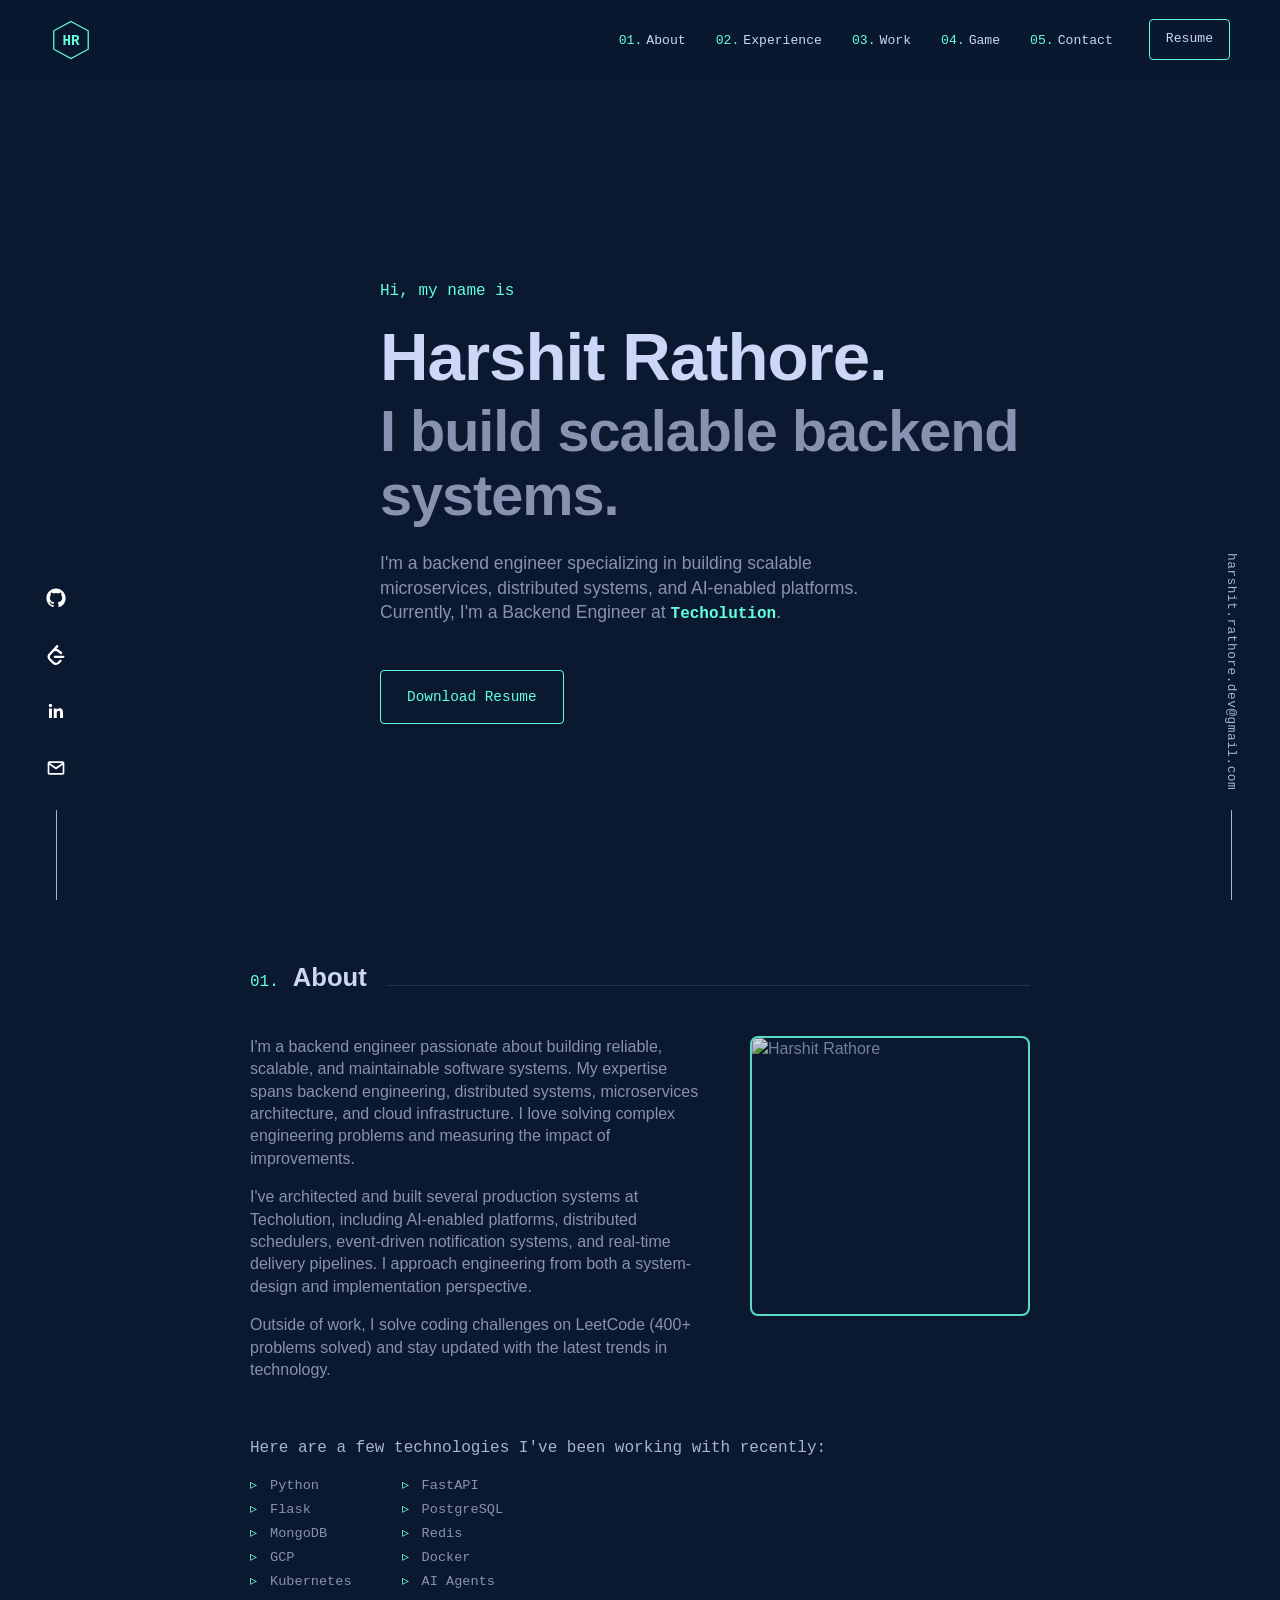
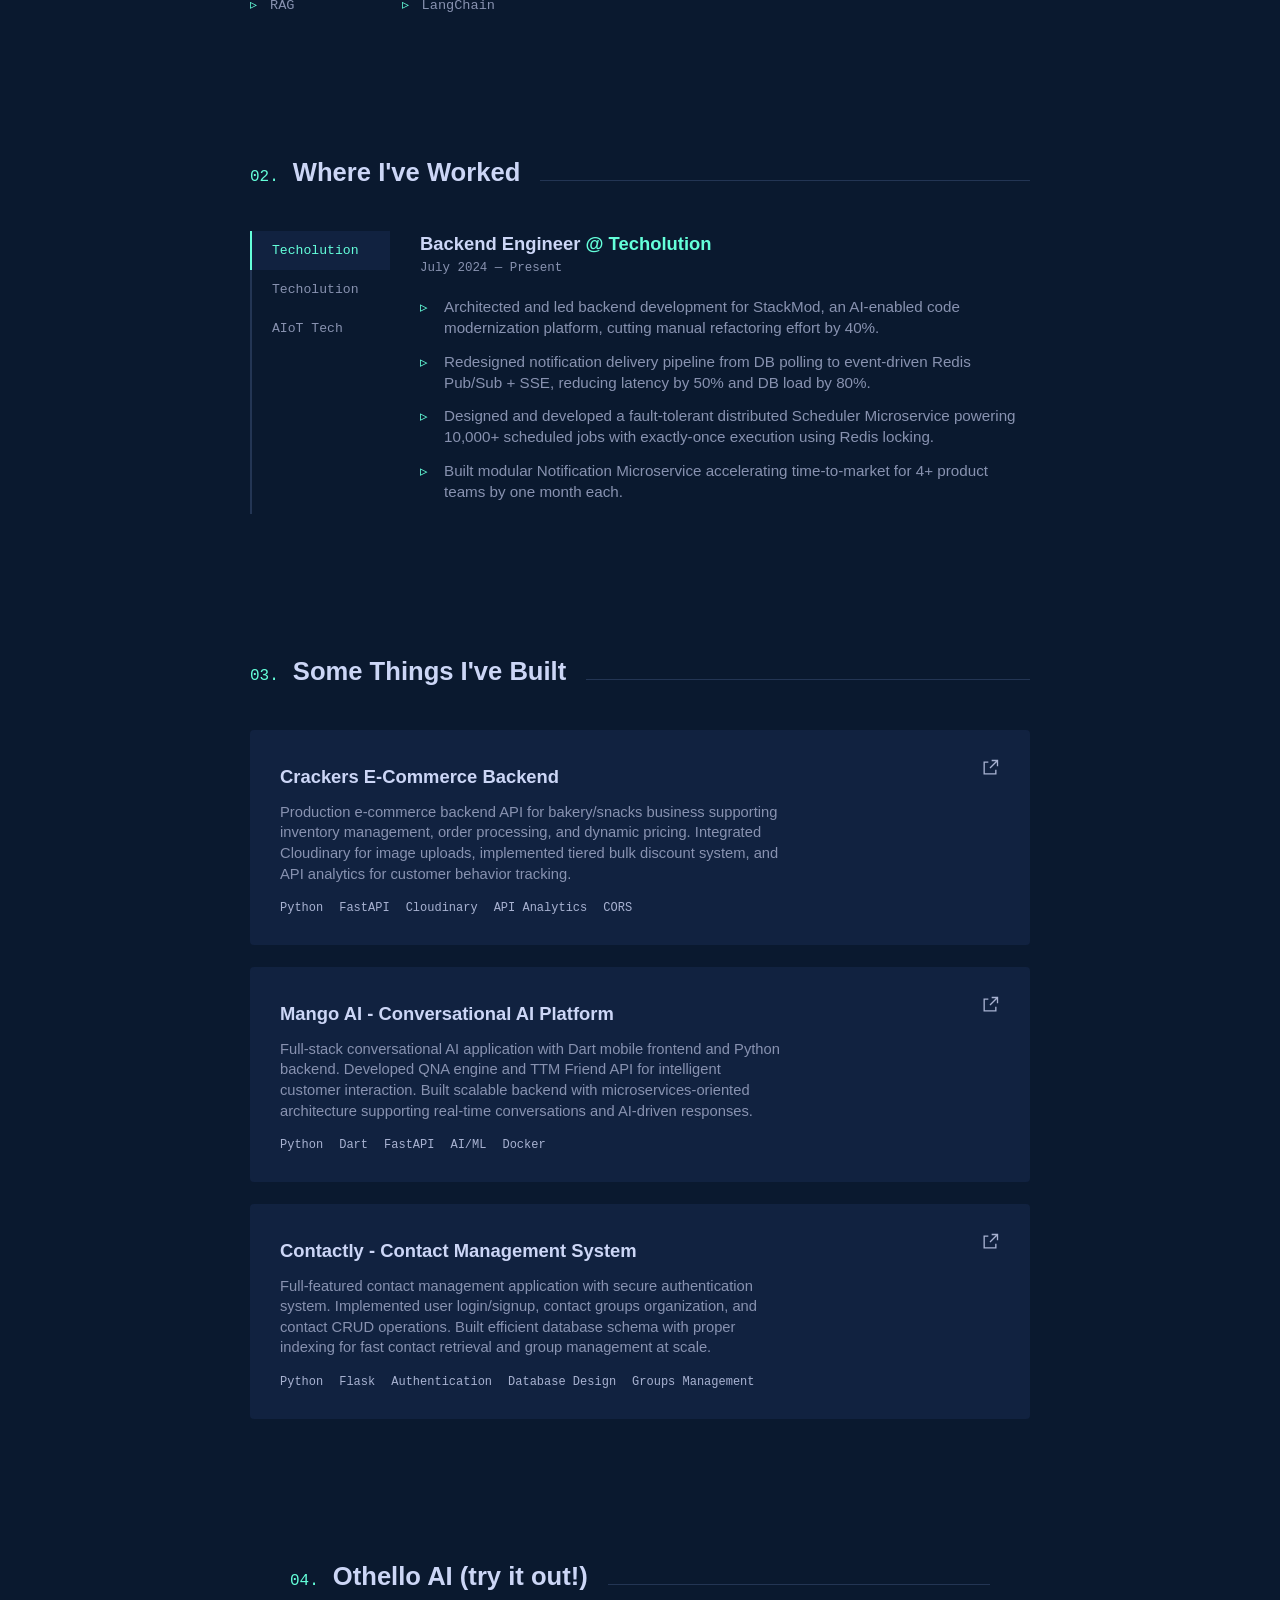
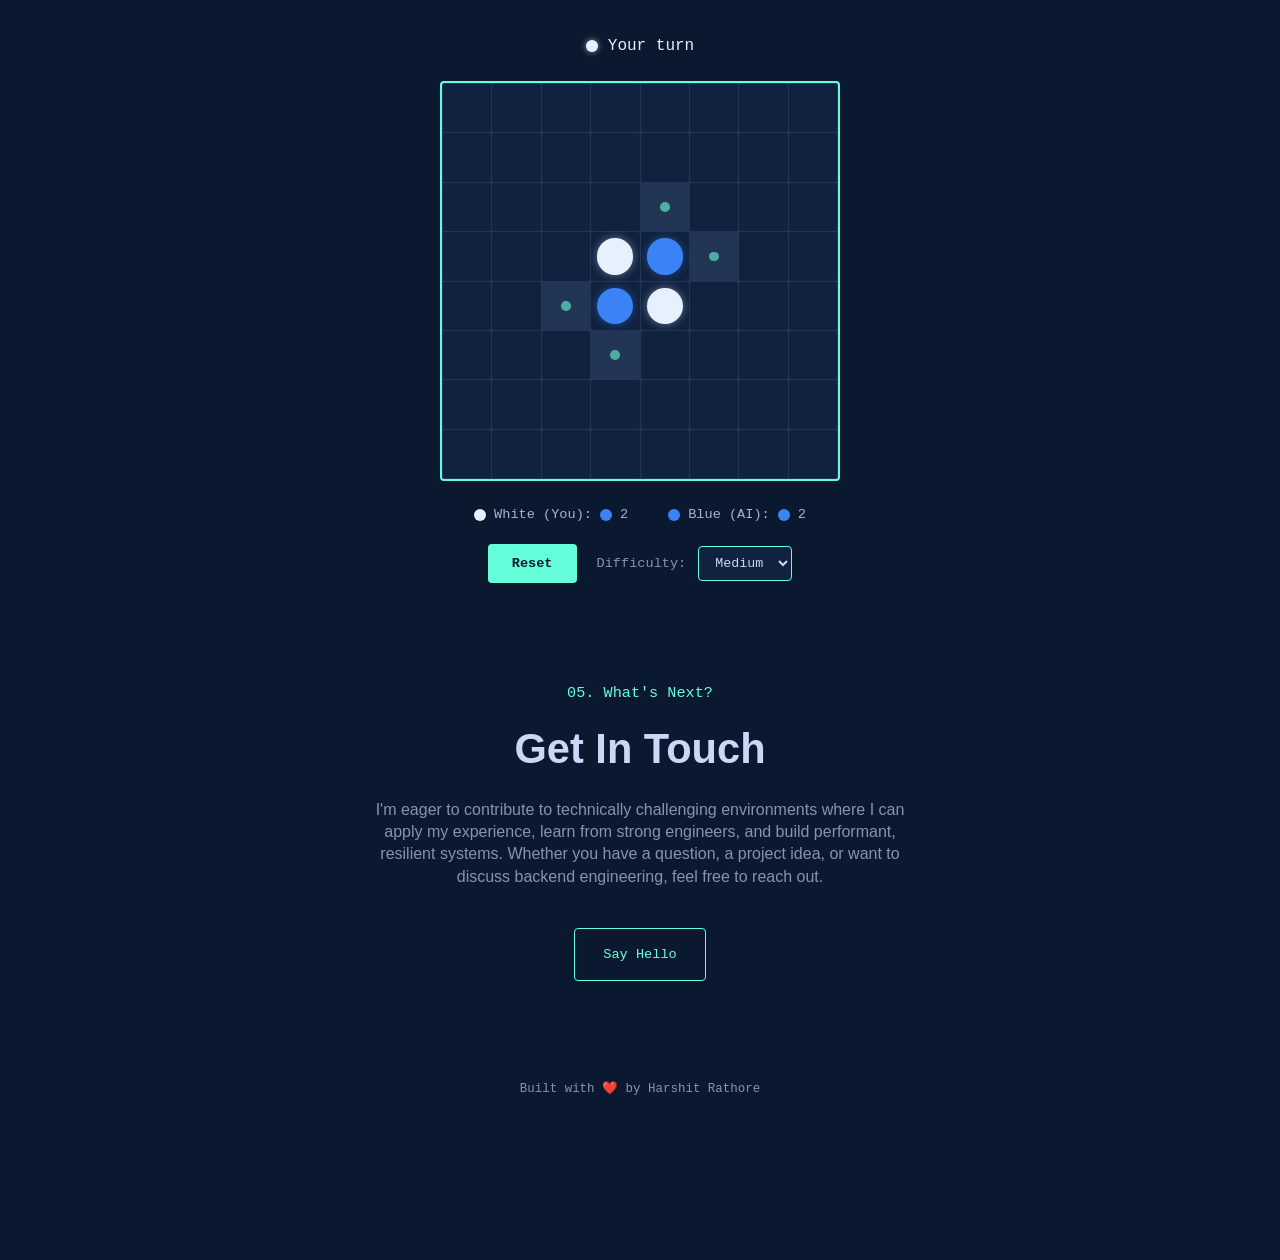
==== index.html @ 47a9ef66 "Add Othello game section with gameplay mechanics and styling in index.html, script.js, and styles.cs" ====
<!DOCTYPE html>
<html lang="en">
<head>
<meta charset="UTF-8" />
<meta name="viewport" content="width=device-width, initial-scale=1.0" />
<title>Harshit Rathore — Software Engineer</title>
<link rel="stylesheet" href="styles.css" />
</head>
<body>

<a href="#content" class="skip-link">Skip to Content</a>

<header class="top-nav">
  <a href="#" class="logo" aria-label="Home">
    <svg viewBox="0 0 100 100" fill="none" stroke="var(--green)" stroke-width="3">
      <polygon points="50,6 91,28 91,72 50,94 9,72 9,28" />
      <text x="50" y="62" text-anchor="middle" font-size="34" fill="var(--green)" stroke="none">HR</text>
    </svg>
  </a>

  <nav class="main-nav" aria-label="In-page">
    <ul>
      <li><a href="#about"><span>01.</span>About</a></li>
      <li><a href="#experience"><span>02.</span>Experience</a></li>
      <li><a href="#work"><span>03.</span>Work</a></li>
      <li><a href="#games"><span>04.</span>Game</a></li>
      <li><a href="#contact"><span>05.</span>Contact</a></li>
    </ul>
    <a href="https://drive.google.com/file/d/1Hq6ZouIrVji_GooEheLllPzGnDtX38zh/view" target="_blank" rel="noreferrer" class="resume-btn">Resume</a>
  </nav>
</header>

<aside class="side-rail left" aria-label="Social links">
  <ul>
    <li><a href="https://github.com/harshitrathor3" target="_blank" rel="noreferrer" aria-label="GitHub">
      <svg viewBox="0 0 24 24" fill="white"><path d="M12 .5C5.65.5.5 5.65.5 12c0 5.08 3.29 9.39 7.86 10.91.57.1.78-.25.78-.55 0-.27-.01-1.17-.02-2.12-3.2.7-3.87-1.36-3.87-1.36-.53-1.34-1.28-1.7-1.28-1.7-1.05-.72.08-.7.08-.7 1.16.08 1.77 1.19 1.77 1.19 1.03 1.76 2.7 1.25 3.36.96.1-.75.4-1.25.73-1.54-2.55-.29-5.24-1.28-5.24-5.68 0-1.25.45-2.28 1.19-3.08-.12-.29-.52-1.46.11-3.05 0 0 .97-.31 3.18 1.18a11.05 11.05 0 0 1 5.79 0c2.2-1.49 3.17-1.18 3.17-1.18.64 1.59.24 2.76.12 3.05.74.8 1.19 1.83 1.19 3.08 0 4.41-2.69 5.38-5.25 5.67.41.36.78 1.06.78 2.14 0 1.55-.01 2.79-.01 3.17 0 .3.2.66.79.55A10.51 10.51 0 0 0 23.5 12c0-6.35-5.15-11.5-11.5-11.5Z"/></svg>
    </a></li>
    <li><a href="https://leetcode.com/u/harshit_rathr3" target="_blank" rel="noreferrer" aria-label="LeetCode">
      <svg viewBox="0 0 24 24" fill="white" stroke="none" aria-hidden="true"><path d="M13.483 0a1.374 1.374 0 0 0-.961.438L7.116 6.226l-3.854 4.126a5.266 5.266 0 0 0-1.209 2.104 5.35 5.35 0 0 0-.125.513 5.527 5.527 0 0 0 .062 2.362 5.83 5.83 0 0 0 .349 1.017 5.938 5.938 0 0 0 1.271 1.818l4.277 4.193.039.038c2.248 2.165 5.852 2.133 8.063-.074l2.396-2.392c.54-.54.54-1.414.003-1.955a1.378 1.378 0 0 0-1.951-.003l-2.396 2.392a3.021 3.021 0 0 1-4.205.038l-.02-.019-4.276-4.193c-.652-.64-.972-1.469-.948-2.263a2.68 2.68 0 0 1 .066-.523 2.545 2.545 0 0 1 .619-1.164L9.13 8.114c1.058-1.134 3.204-1.27 4.43-.278l3.501 2.831c.593.48 1.461.387 1.94-.207a1.384 1.384 0 0 0-.207-1.943l-3.5-2.831c-.8-.647-1.766-1.045-2.774-1.202l2.015-2.158A1.384 1.384 0 0 0 13.483 0zm-2.866 12.815a1.38 1.38 0 0 0-1.38 1.382 1.38 1.38 0 0 0 1.38 1.382H20.79a1.38 1.38 0 0 0 1.38-1.382 1.38 1.38 0 0 0-1.38-1.382z"/></svg>
    </a></li>
    <li>
      <a href="https://www.linkedin.com/in/harshitrathore3/" target="_blank" rel="noopener noreferrer" aria-label="LinkedIn">
        <svg viewBox="0 0 24 24" width="24" height="24" fill="white" aria-hidden="true">
          <path d="M20.45 20.45h-3.56v-5.57c0-1.33-.02-3.04-1.85-3.04-1.85 0-2.14 1.45-2.14 2.94v5.67H9.34V9h3.41v1.56h.05c.48-.9 1.64-1.85 3.38-1.85 3.6 0 4.27 2.37 4.27 5.46v6.28zM5.34 7.43a2.06 2.06 0 1 1 0-4.12 2.06 2.06 0 0 1 0 4.12zM7.12 20.45H3.56V9h3.56v11.45z"/>
        </svg>
      </a>
    </li>
    <li>
      <a href="mailto:harshit.rathore.dev@gmail.com" aria-label="Email">
        <svg viewBox="0 0 24 24" width="24" height="24" fill="white" aria-hidden="true">
          <path d="M4 4h16c1.1 0 2 .9 2 2v12c0 1.1-.9 2-2 2H4c-1.1 0-2-.9-2-2V6c0-1.1.9-2 2-2zm16 4.24-7.36 5.15a1 1 0 0 1-1.14 0L4 8.24V18h16V8.24zM4.5 6l7.06 4.94a.7.7 0 0 0 .78 0L19.4 6H4.5z"/>
        </svg>
      </a>
    </li>
  </ul>
  <span class="rail-line" aria-hidden="true"></span>
</aside>

<aside class="side-rail right" aria-label="Email">
  <a href="mailto:harshit.rathore.dev@gmail.com" class="email-link">harshit.rathore.dev@gmail.com</a>
  <span class="rail-line" aria-hidden="true"></span>
</aside>

<section class="hero">
  <p class="eyebrow">Hi, my name is</p>
  <h1>Harshit Rathore.</h1>
  <h2>I build scalable backend systems.</h2>
  <p>I'm a backend engineer specializing in building scalable microservices, distributed systems, and AI-enabled platforms. Currently, I'm a Backend Engineer at <b class="eyebrow">Techolution</b>.</p>
  <a href="https://drive.google.com/file/d/1Hq6ZouIrVji_GooEheLllPzGnDtX38zh/view" target="_blank" rel="noreferrer" class="cta">Download Resume</a>
</section>

<main class="content" id="content">
  <section id="about" class="reveal">
    <h2 class="section-heading"><span class="num">01.</span> About<span class="rule"></span></h2>
    <div class="about-content">
      <div class="about-text">
        <p>I'm a backend engineer passionate about building reliable, scalable, and maintainable software systems. My expertise spans backend engineering, distributed systems, microservices architecture, and cloud infrastructure. I love solving complex engineering problems and measuring the impact of improvements.</p>
        <p>I've architected and built several production systems at Techolution, including AI-enabled platforms, distributed schedulers, event-driven notification systems, and real-time delivery pipelines. I approach engineering from both a system-design and implementation perspective.</p>
        <p>Outside of work, I solve coding challenges on LeetCode (400+ problems solved) and stay updated with the latest trends in technology.</p>
      </div>
      <img src="img.jpg" alt="Harshit Rathore" class="about-image">
    </div>
    <p class="tech-intro">Here are a few technologies I've been working with recently:</p>
    <ul class="stack-list">
      <li>Python</li>
      <li>FastAPI</li>
      <li>Flask</li>
      <li>PostgreSQL</li>
      <li>MongoDB</li>
      <li>Redis</li>
      <li>GCP</li>
      <li>Docker</li>
      <li>Kubernetes</li>
      <li>AI Agents</li>
      <li>RAG</li>
      <li>LangChain</li>
    </ul>
  </section>

  <section id="experience" class="reveal">
    <h2 class="section-heading"><span class="num">02.</span>Where I've Worked<span class="rule"></span></h2>
    <div class="job-list">
      <div class="job-tabs" role="tablist" aria-label="Job history">
        <button class="active" role="tab" aria-selected="true" data-job="0">Techolution</button>
        <button role="tab" aria-selected="false" data-job="1">Techolution</button>
        <button role="tab" aria-selected="false" data-job="2">AIoT Tech</button>
      </div>
      <div class="job-panels">
        <div class="job-panel active" data-panel="0">
          <h3>Backend Engineer <span>@ Techolution</span></h3>
          <p class="job-time">July 2024 — Present</p>
          <ul>
            <li>Architected and led backend development for StackMod, an AI-enabled code modernization platform, cutting manual refactoring effort by 40%.</li>
            <li>Redesigned notification delivery pipeline from DB polling to event-driven Redis Pub/Sub + SSE, reducing latency by 50% and DB load by 80%.</li>
            <li>Designed and developed a fault-tolerant distributed Scheduler Microservice powering 10,000+ scheduled jobs with exactly-once execution using Redis locking.</li>
            <li>Built modular Notification Microservice accelerating time-to-market for 4+ product teams by one month each.</li>
          </ul>
        </div>
        <div class="job-panel" data-panel="1">
          <h3>Backend Engineer Intern <span>@ Techolution</span></h3>
          <p class="job-time">Nov 2023 — June 2024</p>
          <ul>
            <li>Led refactoring initiative improving development speed by 80% and built automated PR Reviewer tool reducing production bugs by 50%.</li>
            <li>Engineered automated validation pipeline generating and running unit tests against legacy vs. modernized code.</li>
            <li>Built RAG-based systems and contributed to backend infrastructure improvements.</li>
          </ul>
        </div>
        <div class="job-panel" data-panel="2">
          <h3>AI Intern <span>@ AIoT Technologies</span></h3>
          <p class="job-time">Apr 2023 — Sep 2023</p>
          <ul>
            <li>Developed machine learning models using Python, TensorFlow, and CNN architectures.</li>
            <li>Contributed to AI/IoT projects exploring deep learning and neural network optimization.</li>
          </ul>
        </div>
      </div>
    </div>
  </section>

  <section id="work" class="reveal">
    <h2 class="section-heading"><span class="num">03.</span> Some Things I've Built<span class="rule"></span></h2>

    <article class="project">
      <div class="project-top">
        <h3>Crackers E-Commerce Backend</h3>
        <svg viewBox="0 0 24 24" fill="none" stroke="currentColor" stroke-width="1.6"><path d="M14 3h7v7M21 3l-9 9M5 5h5v0H5v14h14v-5"/></svg>
      </div>
      <p>Production e-commerce backend API for bakery/snacks business supporting inventory management, order processing, and dynamic pricing. Integrated Cloudinary for image uploads, implemented tiered bulk discount system, and API analytics for customer behavior tracking.</p>
      <ul class="tech"><li>Python</li><li>FastAPI</li><li>Cloudinary</li><li>API Analytics</li><li>CORS</li></ul>
    </article>

    <!-- <article class="project">
      <div class="project-top">
        <h3>Portfolio Website Backend API</h3>
        <svg viewBox="0 0 24 24" fill="none" stroke="currentColor" stroke-width="1.6"><path d="M14 3h7v7M21 3l-9 9M5 5h5v0H5v14h14v-5"/></svg>
      </div>
      <p>FastAPI backend powering portfolio website with multiple ML/AI integrations. Implemented spam email detection model, CRUD operations for testimonials and hit count tracking, digit classification model for interactive demo. Deployed with Docker containerization and Cloudinary integration for media management.</p>
      <ul class="tech"><li>Python</li><li>FastAPI</li><li>Machine Learning</li><li>Cloudinary</li><li>Docker</li></ul>
    </article> -->

    <article class="project">
      <div class="project-top">
        <h3>Mango AI - Conversational AI Platform</h3>
        <svg viewBox="0 0 24 24" fill="none" stroke="currentColor" stroke-width="1.6"><path d="M14 3h7v7M21 3l-9 9M5 5h5v0H5v14h14v-5"/></svg>
      </div>
      <p>Full-stack conversational AI application with Dart mobile frontend and Python backend. Developed QNA engine and TTM Friend API for intelligent customer interaction. Built scalable backend with microservices-oriented architecture supporting real-time conversations and AI-driven responses.</p>
      <ul class="tech"><li>Python</li><li>Dart</li><li>FastAPI</li><li>AI/ML</li><li>Docker</li></ul>
    </article>

    <article class="project">
      <div class="project-top">
        <h3>Contactly - Contact Management System</h3>
        <svg viewBox="0 0 24 24" fill="none" stroke="currentColor" stroke-width="1.6"><path d="M14 3h7v7M21 3l-9 9M5 5h5v0H5v14h14v-5"/></svg>
      </div>
      <p>Full-featured contact management application with secure authentication system. Implemented user login/signup, contact groups organization, and contact CRUD operations. Built efficient database schema with proper indexing for fast contact retrieval and group management at scale.</p>
      <ul class="tech"><li>Python</li><li>Flask</li><li>Authentication</li><li>Database Design</li><li>Groups Management</li></ul>
    </article>
  </section>

  <section id="games" class="reveal">
    <h2 class="section-heading"><span class="num">04.</span> Othello AI (try it out!)<span class="rule"></span></h2>
    <div class="game-container">
      <div class="game-info-top">
        <p id="gameStatus" class="status-text"><span class="status-dot"></span>Your turn</p>
      </div>
      
      <div class="game-wrapper">
        <div class="game-board" id="gameBoard"></div>
      </div>

      <div class="game-footer">
        <div class="score-display">
          <span>White (You): <span id="whiteScore">2</span></span>
          <span>Blue (AI): <span id="blueScore">2</span></span>
        </div>
        <div class="game-controls">
          <button class="reset-btn" id="resetBtn">Reset</button>
          <div class="difficulty-control">
            <label for="difficultySelect">Difficulty:</label>
            <select id="difficultySelect">
              <option value="easy">Easy</option>
              <option value="medium" selected>Medium</option>
              <option value="hard">Hard</option>
            </select>
          </div>
        </div>
      </div>
    </div>
  </section>

  <section id="contact" class="reveal">
    <p class="eyebrow">05. What's Next?</p>
    <h2 class="big">Get In Touch</h2>
    <p>I'm eager to contribute to technically challenging environments where I can apply my experience, learn from strong engineers, and build performant, resilient systems. Whether you have a question, a project idea, or want to discuss backend engineering, feel free to reach out.</p>
    <a href="mailto:harshit.rathore.dev@gmail.com" class="cta">Say Hello</a>
  </section>

  <footer>
    <p>Built with ❤️ by Harshit Rathore</p>
  </footer>
</main>

<script src="script.js" defer></script>

</body>
</html>
---- styles.css ----
:root {
    --navy: #0a192f;
    --light-navy: #112240;
    --lightest-navy: #233554;
    --slate: #8892b0;
    --light-slate: #a8b2d1;
    --lightest-slate: #ccd6f6;
    --white: #e6f1ff;
    --green: #64ffda;
    --font-sans: 'Inter', -apple-system, BlinkMacSystemFont, 'Segoe UI', sans-serif;
    --font-mono: 'JetBrains Mono', 'SF Mono', 'Fira Code', monospace;
    --side-gutter: 60px;
    --hero-gutter: 380px;
  }

  * { box-sizing: border-box; margin: 0; padding: 0; }
  html { scroll-behavior: smooth; }

  body {
    background: var(--navy);
    color: var(--slate);
    font-family: var(--font-sans);
    line-height: 1.4;
    -webkit-font-smoothing: antialiased;
  }

  ::selection { background: var(--lightest-navy); color: var(--white); }
  a { color: inherit; text-decoration: none; }

  .skip-link {
    position: absolute;
    top: -40px;
    left: 0;
    background: var(--green);
    color: var(--navy);
    padding: 8px 16px;
    z-index: 200;
  }
  .skip-link:focus { top: 0; }

  :focus-visible { outline: 2px solid var(--green); outline-offset: 3px; }

  /* Top header */
  header.top-nav {
    position: sticky;
    top: 0;
    z-index: 100;
    display: flex;
    align-items: center;
    justify-content: space-between;
    height: 80px;
    padding: 0 50px;
    background: rgba(10, 25, 47, 0.85);
    backdrop-filter: blur(8px);
    border-bottom: 1px solid transparent;
  }

  .logo {
    width: 42px;
    height: 42px;
    display: flex;
    align-items: center;
    justify-content: center;
  }
  .logo svg { width: 100%; height: 100%; }
  .logo text { font-family: var(--font-mono); font-weight: 700; }

  nav.main-nav {
    display: flex;
    align-items: center;
    gap: 36px;
  }
  nav.main-nav ul {
    list-style: none;
    display: flex;
    gap: 30px;
  }
  nav.main-nav a {
    font-family: var(--font-mono);
    font-size: 0.82rem;
    color: var(--lightest-slate);
    transition: color 0.2s ease;
  }
  nav.main-nav a span { color: var(--green); margin-right: 4px; }
  nav.main-nav a:hover, nav.main-nav a:focus-visible { color: var(--green); }

  .resume-btn {
    font-family: var(--font-mono);
    font-size: 0.8rem;
    color: var(--green);
    border: 1px solid var(--green);
    border-radius: 4px;
    padding: 10px 16px;
    transition: background 0.2s ease, transform 0.2s ease;
  }
  .resume-btn:hover { background: rgba(100, 255, 218, 0.08); transform: translateY(-2px); }

  .nav-toggle { display: none; }

  /* Fixed side rails */
  .side-rail {
    position: fixed;
    bottom: 0;
    display: flex;
    flex-direction: column;
    align-items: center;
    z-index: 50;
  }
  .side-rail.left { left: 40px; }
  .side-rail.right { right: 40px; }

  .side-rail ul {
    list-style: none;
    display: flex;
    flex-direction: column;
    gap: 18px;
    margin-bottom: 20px;
  }
  .side-rail.left a {
    color: var(--light-slate);
    display: block;
    padding: 6px;
    transition: color 0.2s ease, transform 0.2s ease;
  }
  .side-rail.left a:hover { color: var(--green); transform: translateY(-3px); }
  .side-rail svg { width: 20px; height: 20px; }

  .side-rail .rail-line {
    width: 1px;
    height: 90px;
    background: var(--light-slate);
  }

  .side-rail.right .email-link {
    writing-mode: vertical-rl;
    font-family: var(--font-mono);
    font-size: 0.8rem;
    color: var(--light-slate);
    letter-spacing: 0.5px;
    margin-bottom: 20px;
    transition: color 0.2s ease, transform 0.2s ease;
  }
  .side-rail.right .email-link:hover { color: var(--green); transform: translateY(-3px); }

  /* Hero */
  .hero {
    min-height: calc(100vh - 80px);
    display: flex;
    flex-direction: column;
    justify-content: center;
    max-width: 1100px;
    padding: 40px 40px 40px var(--hero-gutter);
  }
  .hero .eyebrow {
    font-family: var(--font-mono);
    color: var(--green);
    font-size: 1rem;
    margin-bottom: 18px;
  }
  .hero h1 {
    font-size: clamp(2.4rem, 7vw, 4.2rem);
    color: var(--lightest-slate);
    font-weight: 700;
    letter-spacing: -1px;
    line-height: 1.1;
  }
  .hero h2 {
    font-size: clamp(2rem, 6vw, 3.6rem);
    color: var(--slate);
    font-weight: 700;
    letter-spacing: -1px;
    line-height: 1.1;
    margin-top: 6px;
  }
  .hero p {
    margin-top: 24px;
    max-width: 540px;
    font-size: 1.1rem;
  }
  .hero p b { color: var(--lightest-slate); font-weight: 600; }
  .hero .cta {
    display: inline-block;
    margin-top: 44px;
    padding: 16px 26px;
    border: 1px solid var(--green);
    border-radius: 4px;
    color: var(--green);
    font-family: var(--font-mono);
    font-size: 0.9rem;
    width: fit-content;
    transition: background 0.2s ease, transform 0.2s ease;
  }
  .hero .cta:hover { background: rgba(100, 255, 218, 0.08); transform: translateY(-3px); }

  /* Content sections below hero */
  main.content {
    max-width: 900px;
    margin: 0 auto;
    padding: 0 var(--side-gutter) 100px;
  }
  section { margin-bottom: 140px; scroll-margin-top: 100px; }
  section:last-of-type { margin-bottom: 60px; }

  .section-heading {
    color: var(--lightest-slate);
    font-size: 1.6rem;
    font-weight: 700;
    margin-bottom: 40px;
    display: flex;
    align-items: baseline;
    gap: 14px;
  }
  .section-heading .num { font-family: var(--font-mono); color: var(--green); font-size: 1rem; font-weight: 400; }
  .section-heading .rule { height: 1px; background: var(--lightest-navy); flex: 1; margin-left: 6px; }

  #about .about-content {
    display: flex;
    gap: 40px;
    align-items: flex-start;
    margin-bottom: 40px;
  }
  #about .about-text {
    flex: 1;
  }
  #about p { margin-bottom: 16px; font-size: 1rem; }
  .about-image {
    width: 280px;
    height: 280px;
    object-fit: cover;
    border-radius: 8px;
    flex-shrink: 0;
    border: 2px solid var(--green);
    opacity: 0.85;
    transition: opacity 0.3s ease;
  }
  .about-image:hover {
    opacity: 1;
  }
  .tech-intro {
    font-family: var(--font-mono);
    color: var(--light-slate);
    font-size: 0.85rem;
    margin: 24px 0 12px;
  }
  .stack-list {
    display: grid;
    grid-template-columns: repeat(2, auto);
    gap: 5px 50px;
    width: fit-content;
    list-style: none;
    font-family: var(--font-mono);
    font-size: 0.85rem;
  }
  .stack-list li { position: relative; padding-left: 20px; }
  .stack-list li::before { content: '▹'; position: absolute; left: 0; color: var(--green); }

  .job-list { display: flex; gap: 30px; }
  .job-tabs { display: flex; flex-direction: column; border-left: 2px solid var(--lightest-navy); min-width: 140px; }
  .job-tabs button {
    background: none; border: none; text-align: left; color: var(--slate);
    font-family: var(--font-mono); font-size: 0.82rem; padding: 12px 20px; cursor: pointer;
    border-left: 2px solid transparent; margin-left: -2px; transition: color 0.2s ease, background 0.2s ease;
    white-space: nowrap;
  }
  .job-tabs button:hover { background: var(--light-navy); color: var(--green); }
  .job-tabs button.active { color: var(--green); border-left: 2px solid var(--green); background: var(--light-navy); }
  .job-panel { display: none; }
  .job-panel.active { display: block; }
  .job-panel h3 { font-size: 1.15rem; color: var(--lightest-slate); font-weight: 600; }
  .job-panel h3 span { color: var(--green); }
  .job-panel .job-time { font-family: var(--font-mono); font-size: 0.78rem; color: var(--slate); margin: 4px 0 18px; }
  .job-panel ul { list-style: none; }
  .job-panel li { position: relative; padding-left: 24px; margin-bottom: 12px; font-size: 0.95rem; }
  .job-panel li::before { content: '▹'; position: absolute; left: 0; color: var(--green); }

  .project {
    background: var(--light-navy); border-radius: 4px; padding: 28px 30px; margin-bottom: 22px;
    transition: transform 0.2s ease, box-shadow 0.2s ease;
  }
  .project:hover { transform: translateY(-4px); box-shadow: 0 12px 24px -12px rgba(2,12,27,0.6); }
  .project-top { display: flex; justify-content: space-between; align-items: flex-start; }
  .project-top svg { width: 20px; height: 20px; color: var(--light-slate); flex-shrink: 0; }
  .project h3 { color: var(--lightest-slate); font-size: 1.15rem; margin: 6px 0 12px; }
  .project p { font-size: 0.92rem; max-width: 500px; }
  .project .tech { display: flex; flex-wrap: wrap; gap: 6px 16px; margin-top: 16px; list-style: none; font-family: var(--font-mono); font-size: 0.75rem; color: var(--light-slate); }

  #contact { text-align: center; max-width: 560px; margin: 0 auto 100px; }
  #contact .section-heading { justify-content: center; }
  #contact .num { }
  #contact .eyebrow { font-family: var(--font-mono); color: var(--green); font-size: 0.95rem; margin-bottom: 16px; }
  #contact h2.big { font-size: clamp(1.8rem, 5vw, 2.6rem); color: var(--lightest-slate); margin-bottom: 20px; }
  #contact p { margin-bottom: 40px; }
  #contact .cta { display: inline-block; padding: 16px 28px; border: 1px solid var(--green); color: var(--green); font-family: var(--font-mono); font-size: 0.85rem; border-radius: 4px; transition: background 0.2s ease, transform 0.2s ease; }
  #contact .cta:hover { background: rgba(100, 255, 218, 0.08); transform: translateY(-3px); }

  footer { text-align: center; padding: 0 0 60px; color: var(--slate); font-family: var(--font-mono); font-size: 0.78rem; }

  /* Game Section */
  #games { max-width: 700px; margin: 0 auto 100px; }
  .game-container { padding: 0; }
  
  .game-info-top {
    margin-bottom: 24px;
    display: flex;
    align-items: center;
    justify-content: center;
  }
  
  .status-text {
    font-family: var(--font-mono);
    font-size: 1rem;
    color: var(--white);
    display: flex;
    align-items: center;
    gap: 10px;
    margin: 0;
  }
  
  .status-dot {
    display: inline-block;
    width: 12px;
    height: 12px;
    border-radius: 50%;
    background: #e6f1ff;
    box-shadow: 0 0 6px rgba(230, 241, 255, 0.6);
  }
  
  .status-text.ai-turn .status-dot {
    background: #3b82f6;
    box-shadow: 0 0 6px rgba(59, 130, 246, 0.6);
  }
  
  .game-wrapper { margin-bottom: 24px; }
  
  #gameBoard {
    display: grid;
    grid-template-columns: repeat(8, 1fr);
    grid-template-rows: repeat(8, 1fr);
    aspect-ratio: 1;
    gap: 1px;
    background: var(--lightest-navy);
    border: 2px solid var(--green);
    border-radius: 4px;
    padding: 1px;
    max-width: 400px;
    margin-left: auto;
    margin-right: auto;
  }
  
  .game-cell {
    background: var(--light-navy);
    cursor: pointer;
    position: relative;
    border-radius: 2px;
    transition: background 0.2s ease;
    display: flex;
    align-items: center;
    justify-content: center;
  }
  
  .game-cell::after {
    content: '';
    width: 75%;
    height: 75%;
    border-radius: 50%;
    background: currentColor;
    display: none;
  }
  
  .game-cell.white::after {
    display: block;
    color: #e6f1ff;
    box-shadow: 0 0 8px rgba(230, 241, 255, 0.4);
  }
  
  .game-cell.blue::after {
    display: block;
    color: #3b82f6;
    box-shadow: 0 0 8px rgba(59, 130, 246, 0.4);
  }
  
  .game-cell.valid {
    background: var(--lightest-navy);
  }
  
  .game-cell.valid::before {
    content: '';
    width: 20%;
    height: 20%;
    border-radius: 50%;
    background: rgba(100, 255, 218, 0.6);
  }
  
  .game-cell:hover:not(.white):not(.blue) {
    background: #2a4a5a;
  }
  
  .game-footer {
    display: flex;
    flex-direction: column;
    gap: 20px;
    align-items: center;
  }
  
  .score-display {
    display: flex;
    justify-content: center;
    gap: 40px;
    font-family: var(--font-mono);
    font-size: 0.85rem;
    color: var(--light-slate);
  }
  
  .score-display span {
    display: flex;
    align-items: center;
    gap: 8px;
  }
  
  .score-display span::before {
    content: '';
    display: inline-block;
    width: 12px;
    height: 12px;
    border-radius: 50%;
    background: currentColor;
  }
  
  .score-display span:first-child::before {
    background: #e6f1ff;
  }
  
  .score-display span:last-child::before {
    background: #3b82f6;
  }
  
  .game-controls {
    display: flex;
    gap: 20px;
    justify-content: center;
    align-items: center;
    flex-wrap: wrap;
  }
  
  .reset-btn {
    background: var(--green);
    color: var(--navy);
    border: none;
    padding: 12px 24px;
    border-radius: 4px;
    font-family: var(--font-mono);
    font-size: 0.85rem;
    font-weight: 600;
    cursor: pointer;
    transition: background 0.2s ease, transform 0.2s ease;
  }
  
  .reset-btn:hover {
    background: #4eddcc;
    transform: translateY(-2px);
  }
  
  .difficulty-control {
    display: flex;
    align-items: center;
    gap: 12px;
    font-family: var(--font-mono);
    font-size: 0.85rem;
  }
  
  .difficulty-control select {
    background: var(--light-navy);
    color: var(--lightest-slate);
    border: 1px solid var(--green);
    padding: 8px 12px;
    border-radius: 4px;
    font-family: var(--font-mono);
    cursor: pointer;
    transition: background 0.2s ease;
  }
  
  .difficulty-control select:hover {
    background: var(--lightest-navy);
  }
  
  .difficulty-control select option {
    background: var(--navy);
    color: var(--lightest-slate);
  }

  .reveal { opacity: 0; transform: translateY(12px); }
  .reveal.in { animation: revealIn 0.6s ease forwards; }
  @keyframes revealIn { to { opacity: 1; transform: translateY(0); } }

  @media (prefers-reduced-motion: reduce) {
    html { scroll-behavior: auto; }
    .reveal { opacity: 1; transform: none; animation: none; }
    .project:hover { transform: none; }
  }

  @media (max-width: 1080px) {
    .side-rail { display: none; }
    :root { --hero-gutter: 60px; }
    .hero h1 { font-size: clamp(2rem, 5vw, 3.4rem); }
    .hero h2 { font-size: clamp(1.7rem, 5vw, 3rem); }
  }

  @media (max-width: 760px) {
    :root { --side-gutter: 24px; }
    header.top-nav { padding: 0 20px; }
    nav.main-nav ul { display: none; }
    .resume-btn { display: none; }
    .about-content { flex-direction: column; }
    .about-image { width: 240px; height: 240px; }
    .job-list { flex-direction: column; }
    .job-tabs {
      flex-direction: row; border-left: none; border-bottom: 2px solid var(--lightest-navy); overflow-x: auto;
    }
    .job-tabs button { border-left: none; border-bottom: 2px solid transparent; margin-left: 0; margin-bottom: -2px; }
    .job-tabs button.active { border-left: none; border-bottom: 2px solid var(--green); }
  }
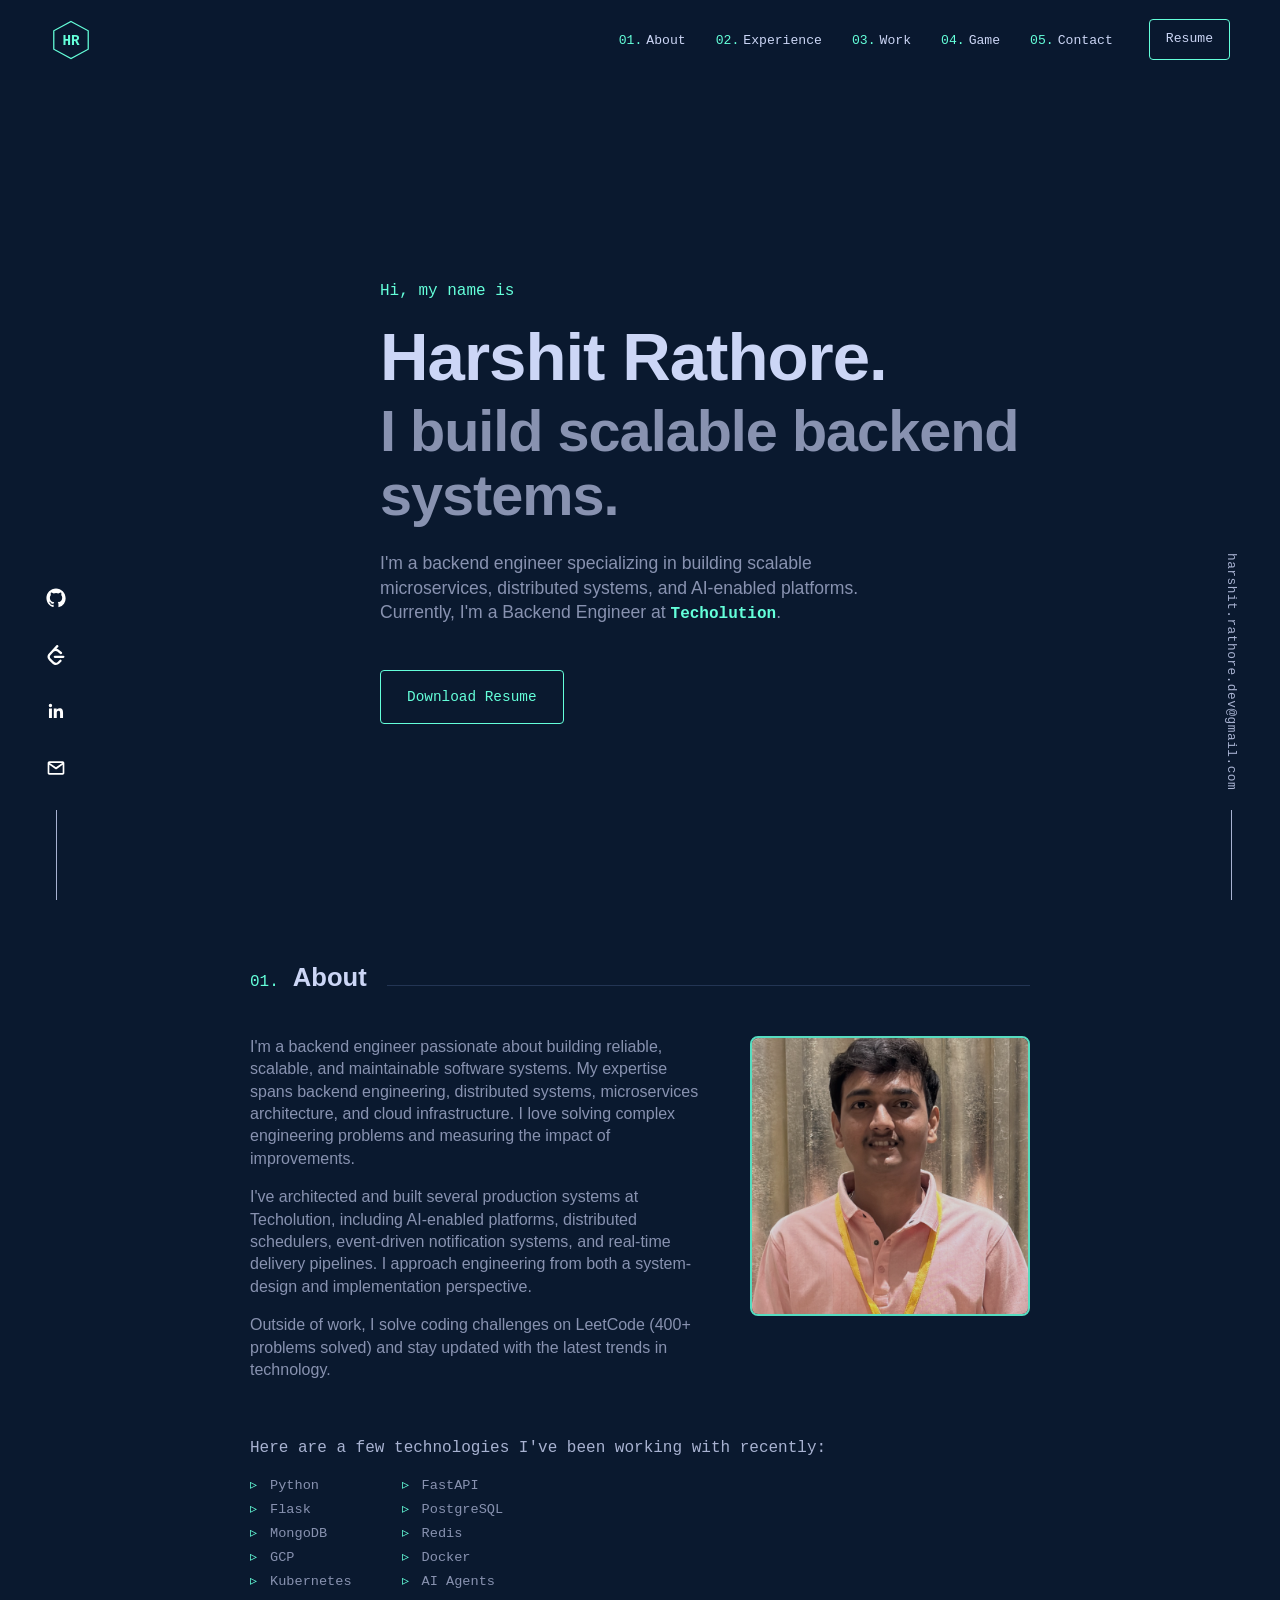
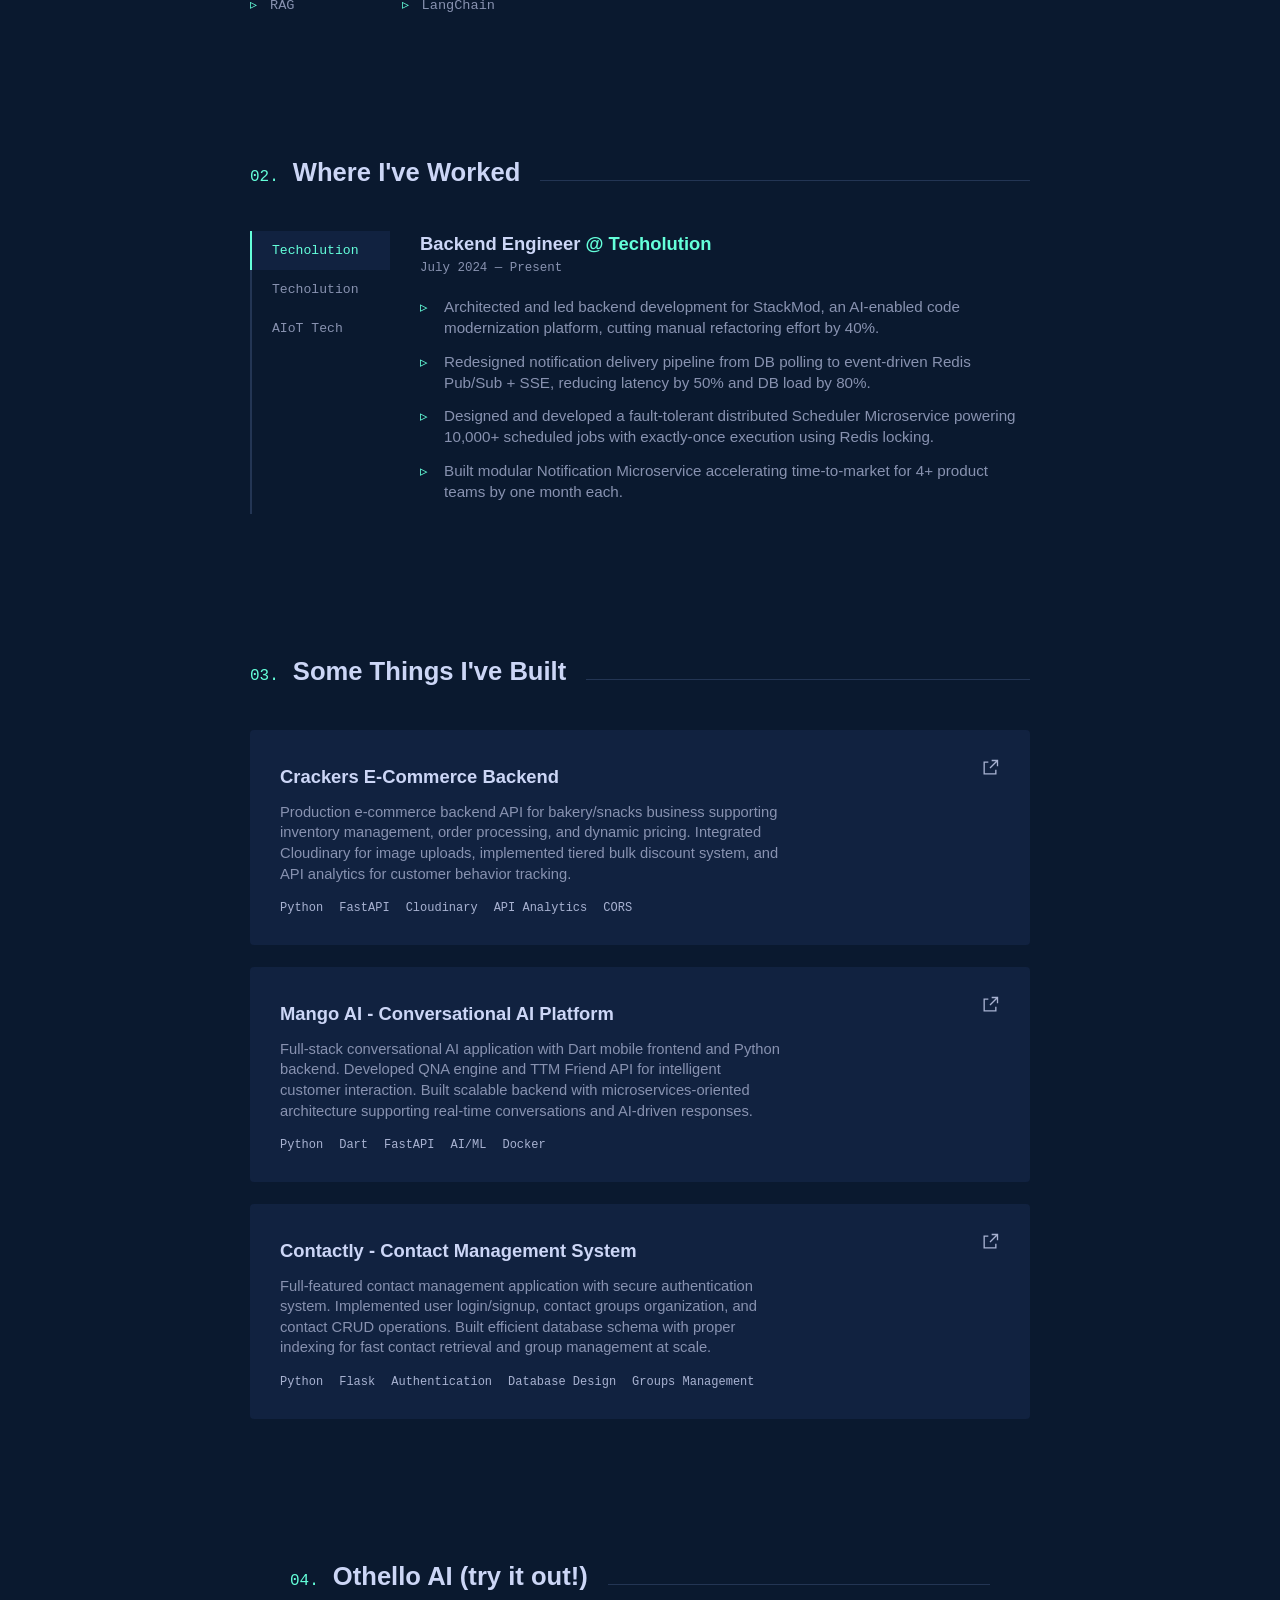
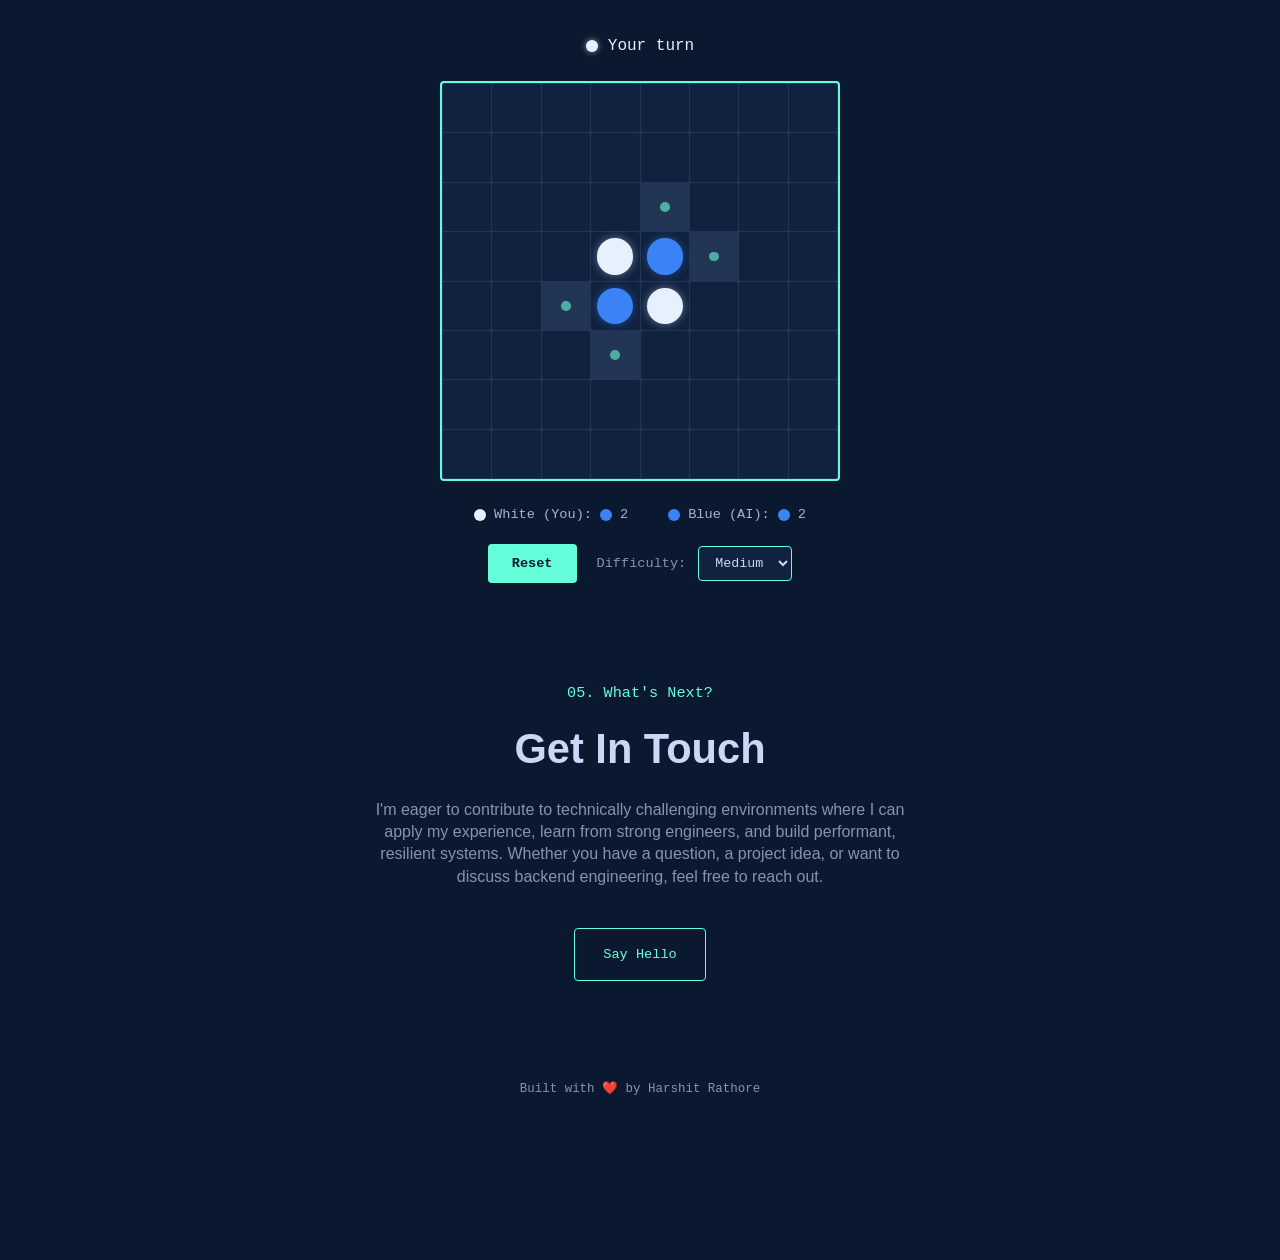
==== commit 6ada8404: "Fix image file extension for About section in index.html and add mobile view navigation comments" ====
--- a/index.html
+++ b/index.html
@@ -78,7 +78,7 @@
         <p>I've architected and built several production systems at Techolution, including AI-enabled platforms, distributed schedulers, event-driven notification systems, and real-time delivery pipelines. I approach engineering from both a system-design and implementation perspective.</p>
         <p>Outside of work, I solve coding challenges on LeetCode (400+ problems solved) and stay updated with the latest trends in technology.</p>
       </div>
-      <img src="img.jpg" alt="Harshit Rathore" class="about-image">
+      <img src="./img.JPG" alt="Harshit Rathore" class="about-image">
     </div>
     <p class="tech-intro">Here are a few technologies I've been working with recently:</p>
     <ul class="stack-list">
@@ -223,4 +223,13 @@
 <script src="script.js" defer></script>
 
 </body>
-</html>+</html>
+<!-- wheather you have question ki jagah, add also, whether you have new opportunity -->
+<!-- improve project description -->
+<!-- add more details for 1st exp description, add all from resume -->
+<!-- for mobile there is no left side quick link pannel -->
+ <!-- there is no nav bar for mobile view -->
+
+
+
+
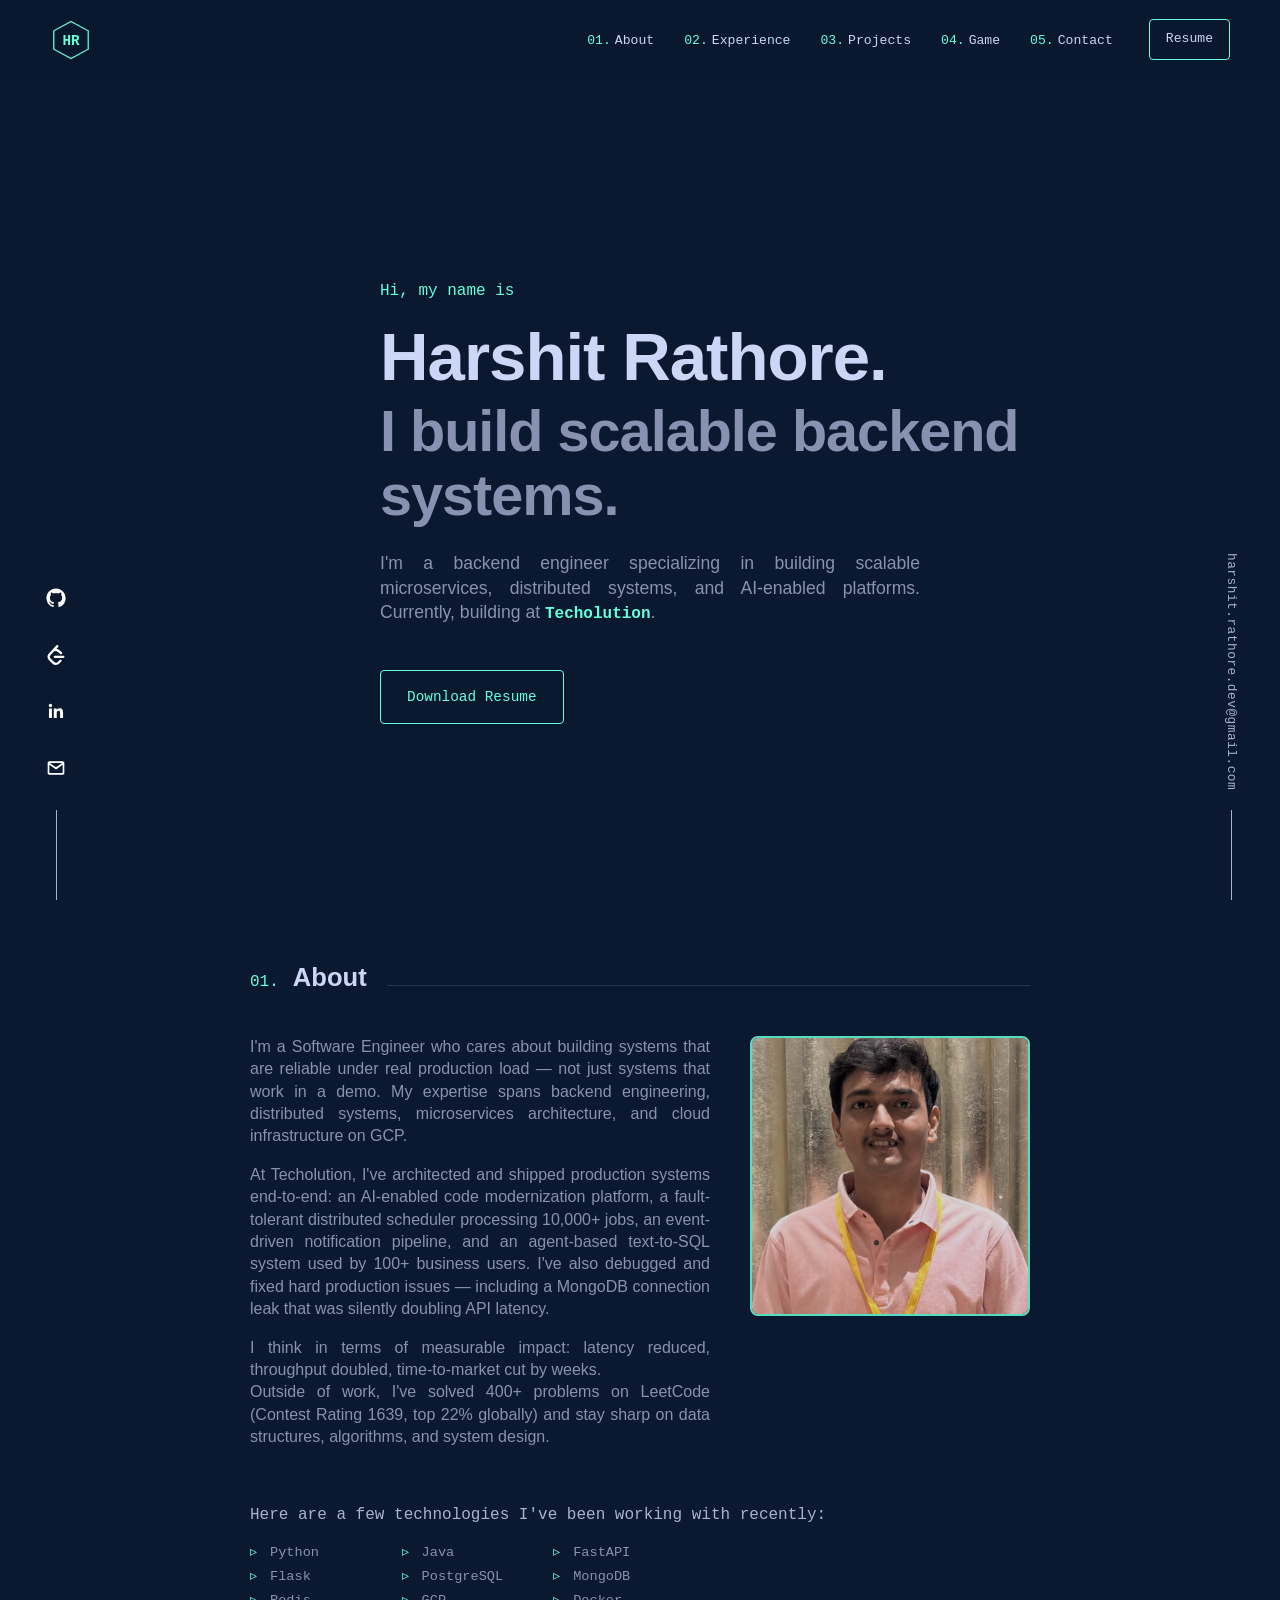
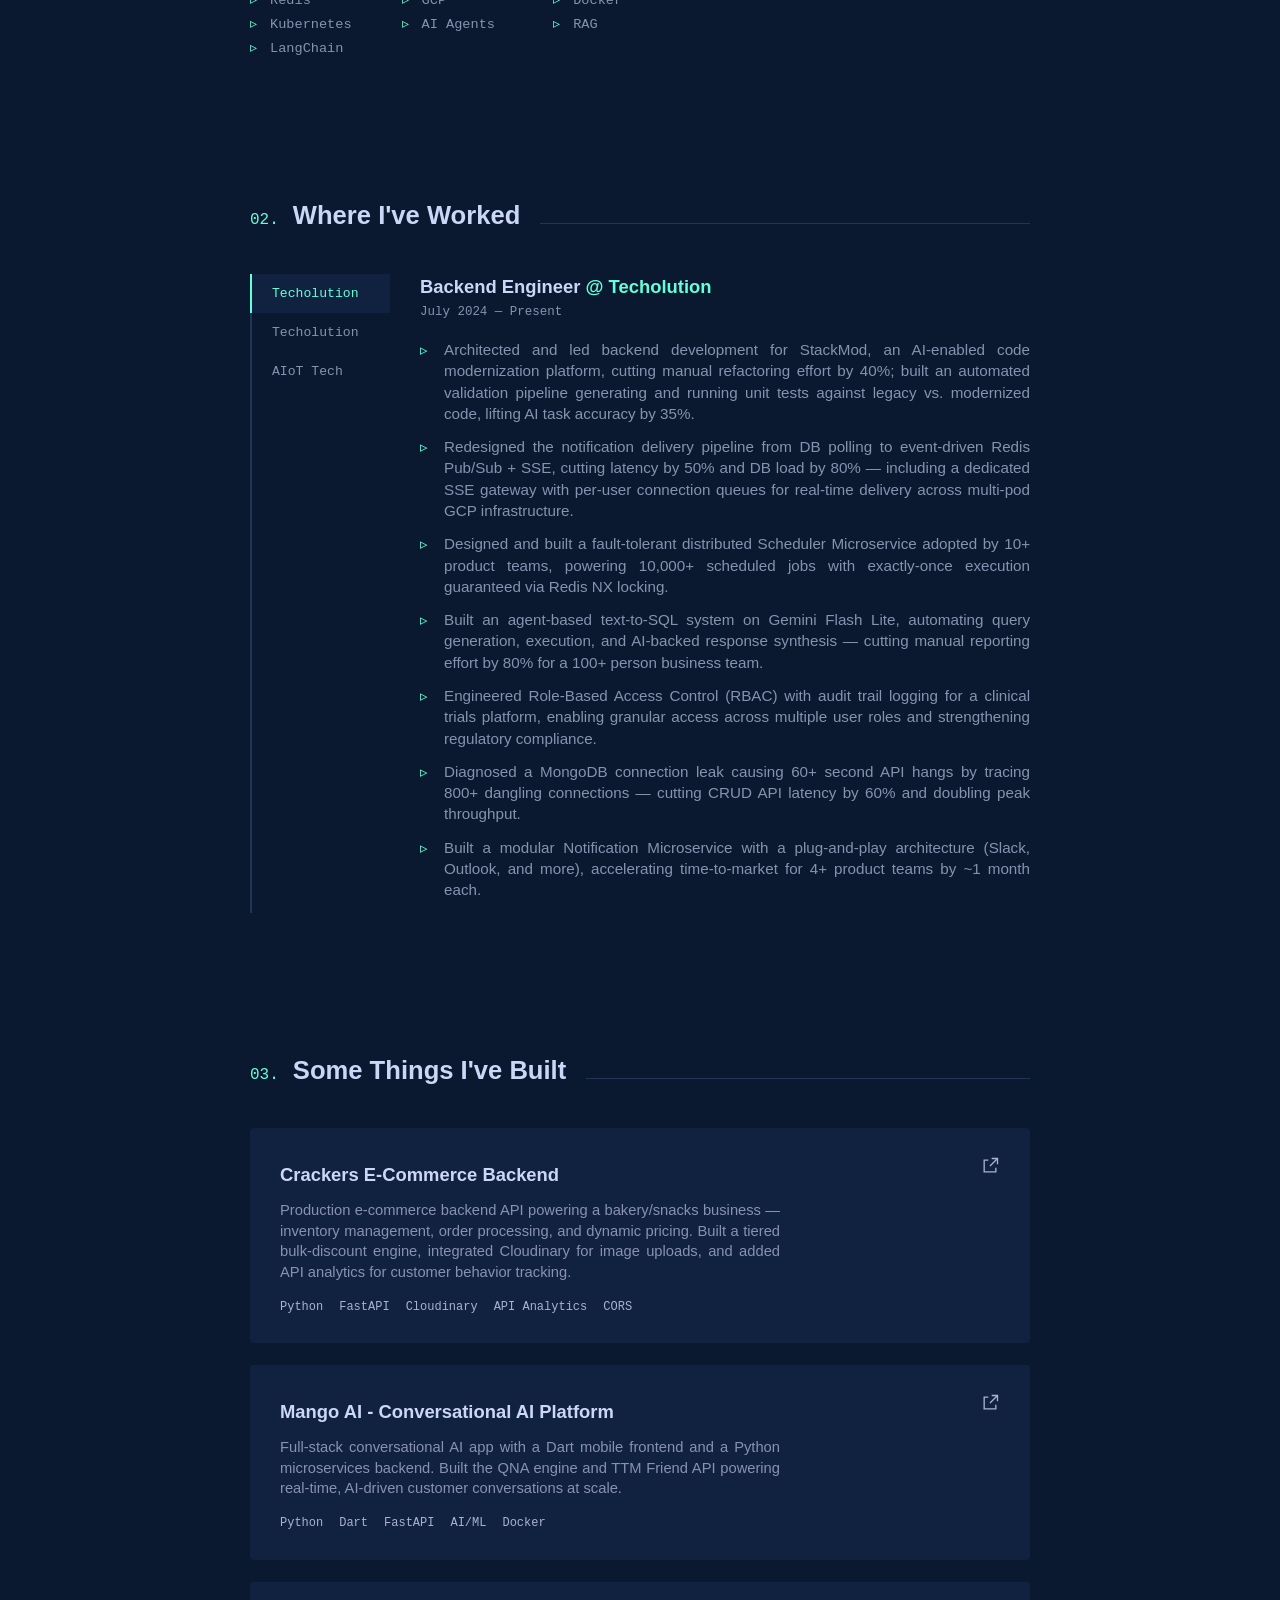
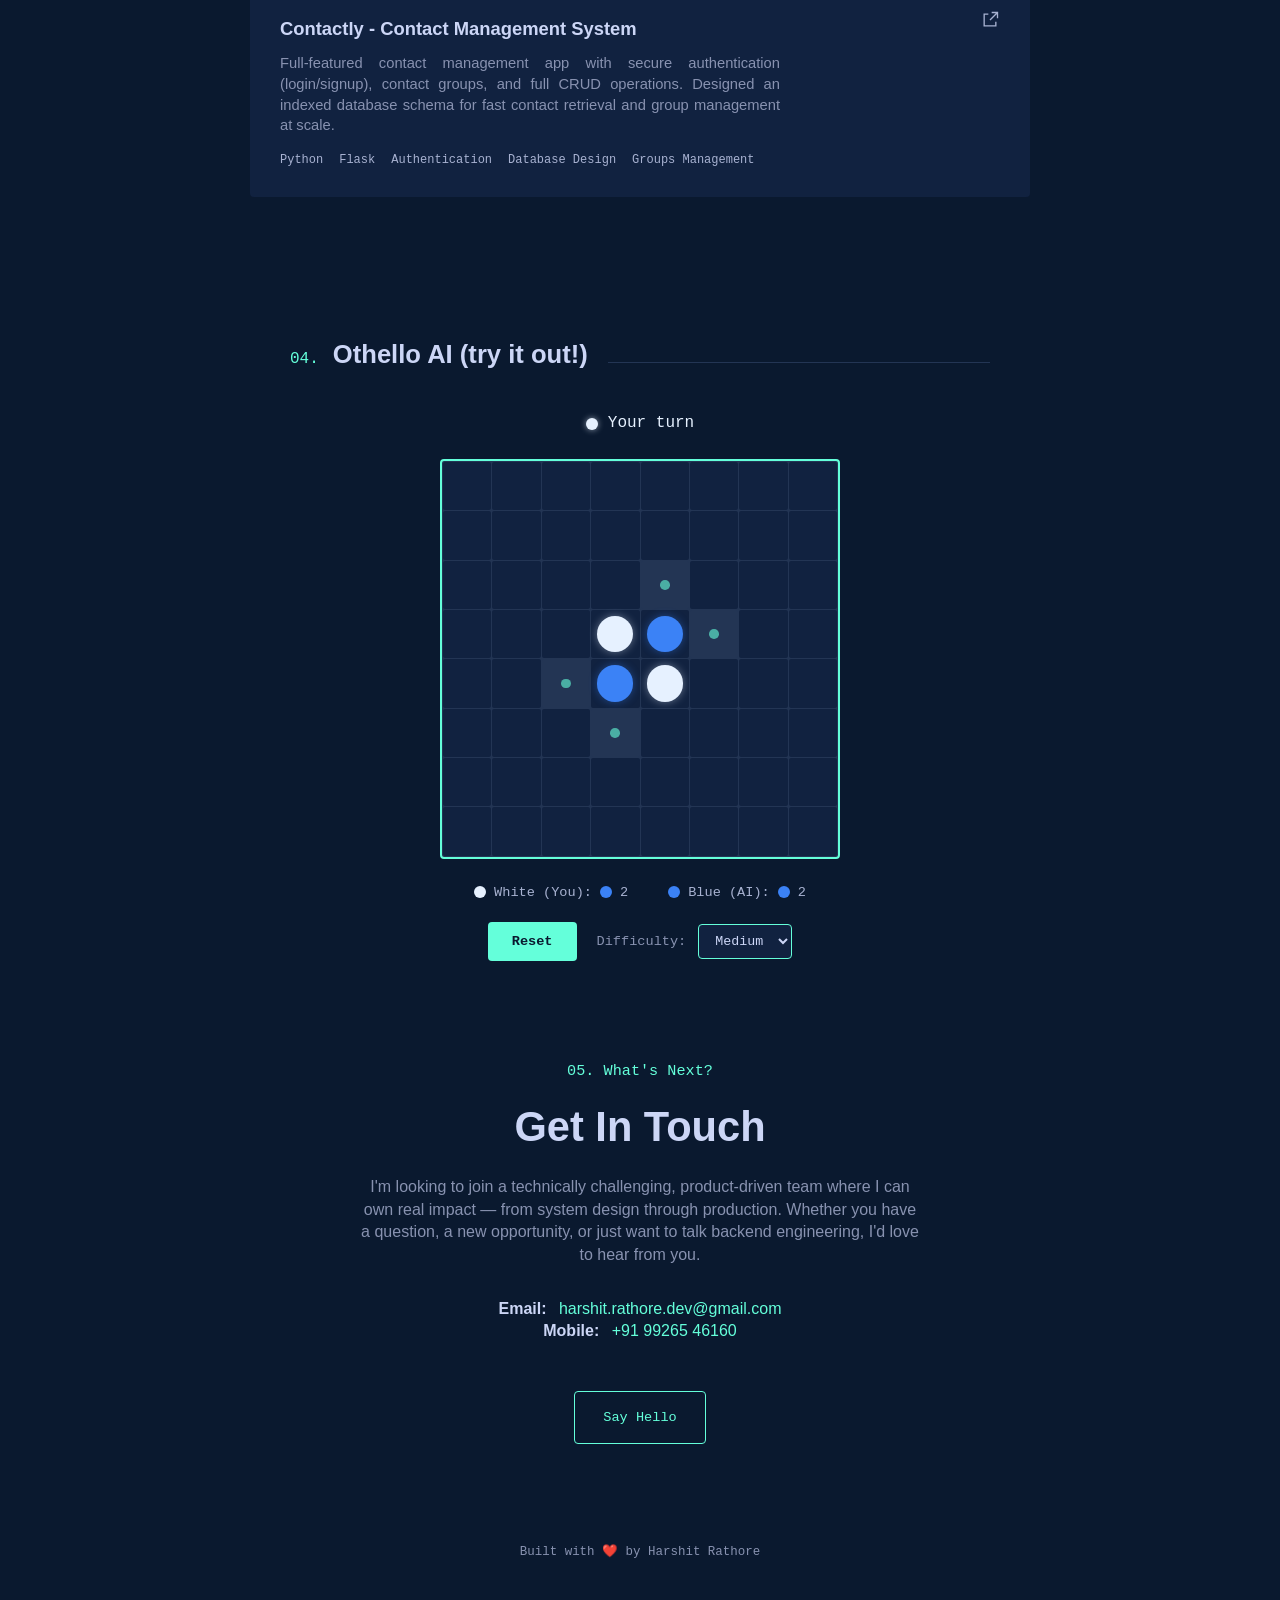
==== commit 2429c1e8: "Update navigation label, enhance content descriptions, and improve text alignment in index.html and " ====
--- a/index.html
+++ b/index.html
@@ -22,7 +22,7 @@
     <ul>
       <li><a href="#about"><span>01.</span>About</a></li>
       <li><a href="#experience"><span>02.</span>Experience</a></li>
-      <li><a href="#work"><span>03.</span>Work</a></li>
+      <li><a href="#work"><span>03.</span>Projects</a></li>
       <li><a href="#games"><span>04.</span>Game</a></li>
       <li><a href="#contact"><span>05.</span>Contact</a></li>
     </ul>
@@ -65,7 +65,8 @@
   <p class="eyebrow">Hi, my name is</p>
   <h1>Harshit Rathore.</h1>
   <h2>I build scalable backend systems.</h2>
-  <p>I'm a backend engineer specializing in building scalable microservices, distributed systems, and AI-enabled platforms. Currently, I'm a Backend Engineer at <b class="eyebrow">Techolution</b>.</p>
+  <!-- <p>I'm a Backend Engineer specializing in scalable microservices, distributed systems, and AI-enabled platforms. I've shipped systems handling 10,000+ scheduled jobs, cut production latency by up to 80%, and built AI agents that save 100+ business users hours of manual work every week. Currently building at <b class="eyebrow">Techolution</b>.</p> -->
+  <p>I'm a backend engineer specializing in building scalable microservices, distributed systems, and AI-enabled platforms. Currently, building at <b class="eyebrow">Techolution</b>.</p>
   <a href="https://drive.google.com/file/d/1Hq6ZouIrVji_GooEheLllPzGnDtX38zh/view" target="_blank" rel="noreferrer" class="cta">Download Resume</a>
 </section>
 
@@ -74,15 +75,16 @@
     <h2 class="section-heading"><span class="num">01.</span> About<span class="rule"></span></h2>
     <div class="about-content">
       <div class="about-text">
-        <p>I'm a backend engineer passionate about building reliable, scalable, and maintainable software systems. My expertise spans backend engineering, distributed systems, microservices architecture, and cloud infrastructure. I love solving complex engineering problems and measuring the impact of improvements.</p>
-        <p>I've architected and built several production systems at Techolution, including AI-enabled platforms, distributed schedulers, event-driven notification systems, and real-time delivery pipelines. I approach engineering from both a system-design and implementation perspective.</p>
-        <p>Outside of work, I solve coding challenges on LeetCode (400+ problems solved) and stay updated with the latest trends in technology.</p>
+        <p>I'm a Software Engineer who cares about building systems that are reliable under real production load — not just systems that work in a demo. My expertise spans backend engineering, distributed systems, microservices architecture, and cloud infrastructure on GCP.</p>
+        <p>At Techolution, I've architected and shipped production systems end-to-end: an AI-enabled code modernization platform, a fault-tolerant distributed scheduler processing 10,000+ jobs, an event-driven notification pipeline, and an agent-based text-to-SQL system used by 100+ business users. I've also debugged and fixed hard production issues — including a MongoDB connection leak that was silently doubling API latency.</p>
+        <p>I think in terms of measurable impact: latency reduced, throughput doubled, time-to-market cut by weeks. <br> Outside of work, I've solved 400+ problems on LeetCode (Contest Rating 1639, top 22% globally) and stay sharp on data structures, algorithms, and system design.</p>
       </div>
       <img src="./img.JPG" alt="Harshit Rathore" class="about-image">
     </div>
     <p class="tech-intro">Here are a few technologies I've been working with recently:</p>
     <ul class="stack-list">
       <li>Python</li>
+      <li>Java</li>
       <li>FastAPI</li>
       <li>Flask</li>
       <li>PostgreSQL</li>
@@ -110,19 +112,22 @@
           <h3>Backend Engineer <span>@ Techolution</span></h3>
           <p class="job-time">July 2024 — Present</p>
           <ul>
-            <li>Architected and led backend development for StackMod, an AI-enabled code modernization platform, cutting manual refactoring effort by 40%.</li>
-            <li>Redesigned notification delivery pipeline from DB polling to event-driven Redis Pub/Sub + SSE, reducing latency by 50% and DB load by 80%.</li>
-            <li>Designed and developed a fault-tolerant distributed Scheduler Microservice powering 10,000+ scheduled jobs with exactly-once execution using Redis locking.</li>
-            <li>Built modular Notification Microservice accelerating time-to-market for 4+ product teams by one month each.</li>
+            <li>Architected and led backend development for StackMod, an AI-enabled code modernization platform, cutting manual refactoring effort by 40%; built an automated validation pipeline generating and running unit tests against legacy vs. modernized code, lifting AI task accuracy by 35%.</li>
+            <li>Redesigned the notification delivery pipeline from DB polling to event-driven Redis Pub/Sub + SSE, cutting latency by 50% and DB load by 80% — including a dedicated SSE gateway with per-user connection queues for real-time delivery across multi-pod GCP infrastructure.</li>
+            <li>Designed and built a fault-tolerant distributed Scheduler Microservice adopted by 10+ product teams, powering 10,000+ scheduled jobs with exactly-once execution guaranteed via Redis NX locking.</li>
+            <li>Built an agent-based text-to-SQL system on Gemini Flash Lite, automating query generation, execution, and AI-backed response synthesis — cutting manual reporting effort by 80% for a 100+ person business team.</li>
+            <li>Engineered Role-Based Access Control (RBAC) with audit trail logging for a clinical trials platform, enabling granular access across multiple user roles and strengthening regulatory compliance.</li>
+            <li>Diagnosed a MongoDB connection leak causing 60+ second API hangs by tracing 800+ dangling connections — cutting CRUD API latency by 60% and doubling peak throughput.</li>
+            <li>Built a modular Notification Microservice with a plug-and-play architecture (Slack, Outlook, and more), accelerating time-to-market for 4+ product teams by ~1 month each.</li>
           </ul>
         </div>
         <div class="job-panel" data-panel="1">
           <h3>Backend Engineer Intern <span>@ Techolution</span></h3>
           <p class="job-time">Nov 2023 — June 2024</p>
           <ul>
-            <li>Led refactoring initiative improving development speed by 80% and built automated PR Reviewer tool reducing production bugs by 50%.</li>
-            <li>Engineered automated validation pipeline generating and running unit tests against legacy vs. modernized code.</li>
-            <li>Built RAG-based systems and contributed to backend infrastructure improvements.</li>
+            <li>Led a refactoring initiative that improved development speed by 80%.</li>
+            <li>Built "PR Reviewer" — an automated code-review tool that reduced production bugs by 50%.</li>
+            <li>Built RAG-based systems and contributed to core backend infrastructure improvements.</li>
           </ul>
         </div>
         <div class="job-panel" data-panel="2">
@@ -145,7 +150,7 @@
         <h3>Crackers E-Commerce Backend</h3>
         <svg viewBox="0 0 24 24" fill="none" stroke="currentColor" stroke-width="1.6"><path d="M14 3h7v7M21 3l-9 9M5 5h5v0H5v14h14v-5"/></svg>
       </div>
-      <p>Production e-commerce backend API for bakery/snacks business supporting inventory management, order processing, and dynamic pricing. Integrated Cloudinary for image uploads, implemented tiered bulk discount system, and API analytics for customer behavior tracking.</p>
+      <p>Production e-commerce backend API powering a bakery/snacks business — inventory management, order processing, and dynamic pricing. Built a tiered bulk-discount engine, integrated Cloudinary for image uploads, and added API analytics for customer behavior tracking.</p>
       <ul class="tech"><li>Python</li><li>FastAPI</li><li>Cloudinary</li><li>API Analytics</li><li>CORS</li></ul>
     </article>
 
@@ -163,7 +168,7 @@
         <h3>Mango AI - Conversational AI Platform</h3>
         <svg viewBox="0 0 24 24" fill="none" stroke="currentColor" stroke-width="1.6"><path d="M14 3h7v7M21 3l-9 9M5 5h5v0H5v14h14v-5"/></svg>
       </div>
-      <p>Full-stack conversational AI application with Dart mobile frontend and Python backend. Developed QNA engine and TTM Friend API for intelligent customer interaction. Built scalable backend with microservices-oriented architecture supporting real-time conversations and AI-driven responses.</p>
+      <p>Full-stack conversational AI app with a Dart mobile frontend and a Python microservices backend. Built the QNA engine and TTM Friend API powering real-time, AI-driven customer conversations at scale.</p>
       <ul class="tech"><li>Python</li><li>Dart</li><li>FastAPI</li><li>AI/ML</li><li>Docker</li></ul>
     </article>
 
@@ -172,7 +177,7 @@
         <h3>Contactly - Contact Management System</h3>
         <svg viewBox="0 0 24 24" fill="none" stroke="currentColor" stroke-width="1.6"><path d="M14 3h7v7M21 3l-9 9M5 5h5v0H5v14h14v-5"/></svg>
       </div>
-      <p>Full-featured contact management application with secure authentication system. Implemented user login/signup, contact groups organization, and contact CRUD operations. Built efficient database schema with proper indexing for fast contact retrieval and group management at scale.</p>
+      <p>Full-featured contact management app with secure authentication (login/signup), contact groups, and full CRUD operations. Designed an indexed database schema for fast contact retrieval and group management at scale.</p>
       <ul class="tech"><li>Python</li><li>Flask</li><li>Authentication</li><li>Database Design</li><li>Groups Management</li></ul>
     </article>
   </section>
@@ -211,7 +216,13 @@
   <section id="contact" class="reveal">
     <p class="eyebrow">05. What's Next?</p>
     <h2 class="big">Get In Touch</h2>
-    <p>I'm eager to contribute to technically challenging environments where I can apply my experience, learn from strong engineers, and build performant, resilient systems. Whether you have a question, a project idea, or want to discuss backend engineering, feel free to reach out.</p>
+    <p>I'm looking to join a technically challenging, product-driven team where I can own real impact — from system design through production. Whether you have a question, a new opportunity, or just want to talk backend engineering, I'd love to hear from you.</p>
+    <div class="contact-info">
+      <p>
+        <strong>Email:</strong> <a href="mailto:harshit.rathore.dev@gmail.com">harshit.rathore.dev@gmail.com</a> <br>
+        <strong>Mobile:</strong> <a href="tel:+919926546160">+91 99265 46160</a>
+      </p>
+    </div>
     <a href="mailto:harshit.rathore.dev@gmail.com" class="cta">Say Hello</a>
   </section>
 
@@ -228,8 +239,10 @@
 <!-- improve project description -->
 <!-- add more details for 1st exp description, add all from resume -->
 <!-- for mobile there is no left side quick link pannel -->
- <!-- there is no nav bar for mobile view -->
-
-
-
-
+<!-- there is no nav bar for mobile view -->
+<!-- typing like and sound for I am backend developer -->
+<!-- loading of sections like original website -->
+
+
+
+
--- a/styles.css
+++ b/styles.css
@@ -176,6 +176,7 @@
     margin-top: 24px;
     max-width: 540px;
     font-size: 1.1rem;
+    text-align: justify;
   }
   .hero p b { color: var(--lightest-slate); font-weight: 600; }
   .hero .cta {
@@ -221,6 +222,7 @@
   }
   #about .about-text {
     flex: 1;
+    text-align: justify;
   }
   #about p { margin-bottom: 16px; font-size: 1rem; }
   .about-image {
@@ -244,7 +246,7 @@
   }
   .stack-list {
     display: grid;
-    grid-template-columns: repeat(2, auto);
+    grid-template-columns: repeat(3, auto);
     gap: 5px 50px;
     width: fit-content;
     list-style: none;
@@ -270,12 +272,13 @@
   .job-panel h3 span { color: var(--green); }
   .job-panel .job-time { font-family: var(--font-mono); font-size: 0.78rem; color: var(--slate); margin: 4px 0 18px; }
   .job-panel ul { list-style: none; }
-  .job-panel li { position: relative; padding-left: 24px; margin-bottom: 12px; font-size: 0.95rem; }
+  .job-panel li { position: relative; padding-left: 24px; margin-bottom: 12px; font-size: 0.95rem; text-align: justify;}
   .job-panel li::before { content: '▹'; position: absolute; left: 0; color: var(--green); }
 
   .project {
     background: var(--light-navy); border-radius: 4px; padding: 28px 30px; margin-bottom: 22px;
     transition: transform 0.2s ease, box-shadow 0.2s ease;
+    text-align: justify;
   }
   .project:hover { transform: translateY(-4px); box-shadow: 0 12px 24px -12px rgba(2,12,27,0.6); }
   .project-top { display: flex; justify-content: space-between; align-items: flex-start; }
@@ -289,7 +292,40 @@
   #contact .num { }
   #contact .eyebrow { font-family: var(--font-mono); color: var(--green); font-size: 0.95rem; margin-bottom: 16px; }
   #contact h2.big { font-size: clamp(1.8rem, 5vw, 2.6rem); color: var(--lightest-slate); margin-bottom: 20px; }
-  #contact p { margin-bottom: 40px; }
+  #contact > p { margin-bottom: 32px; }
+  
+  .contact-info { 
+    margin-bottom: 48px;
+    display: flex;
+    flex-direction: column;
+    gap: 16px;
+  }
+  
+  .contact-info p {
+    margin: 0;
+    font-size: 1rem;
+    color: var(--light-slate);
+    line-height: 1.4;
+  }
+  
+  .contact-info strong {
+    color: var(--lightest-slate);
+    font-weight: 600;
+    margin-right: 8px;
+  }
+  
+  .contact-info a {
+    color: var(--green);
+    text-decoration: none;
+    transition: color 0.2s ease;
+    word-break: break-all;
+  }
+  
+  .contact-info a:hover {
+    color: var(--white);
+    text-decoration: underline;
+  }
+  
   #contact .cta { display: inline-block; padding: 16px 28px; border: 1px solid var(--green); color: var(--green); font-family: var(--font-mono); font-size: 0.85rem; border-radius: 4px; transition: background 0.2s ease, transform 0.2s ease; }
   #contact .cta:hover { background: rgba(100, 255, 218, 0.08); transform: translateY(-3px); }
 
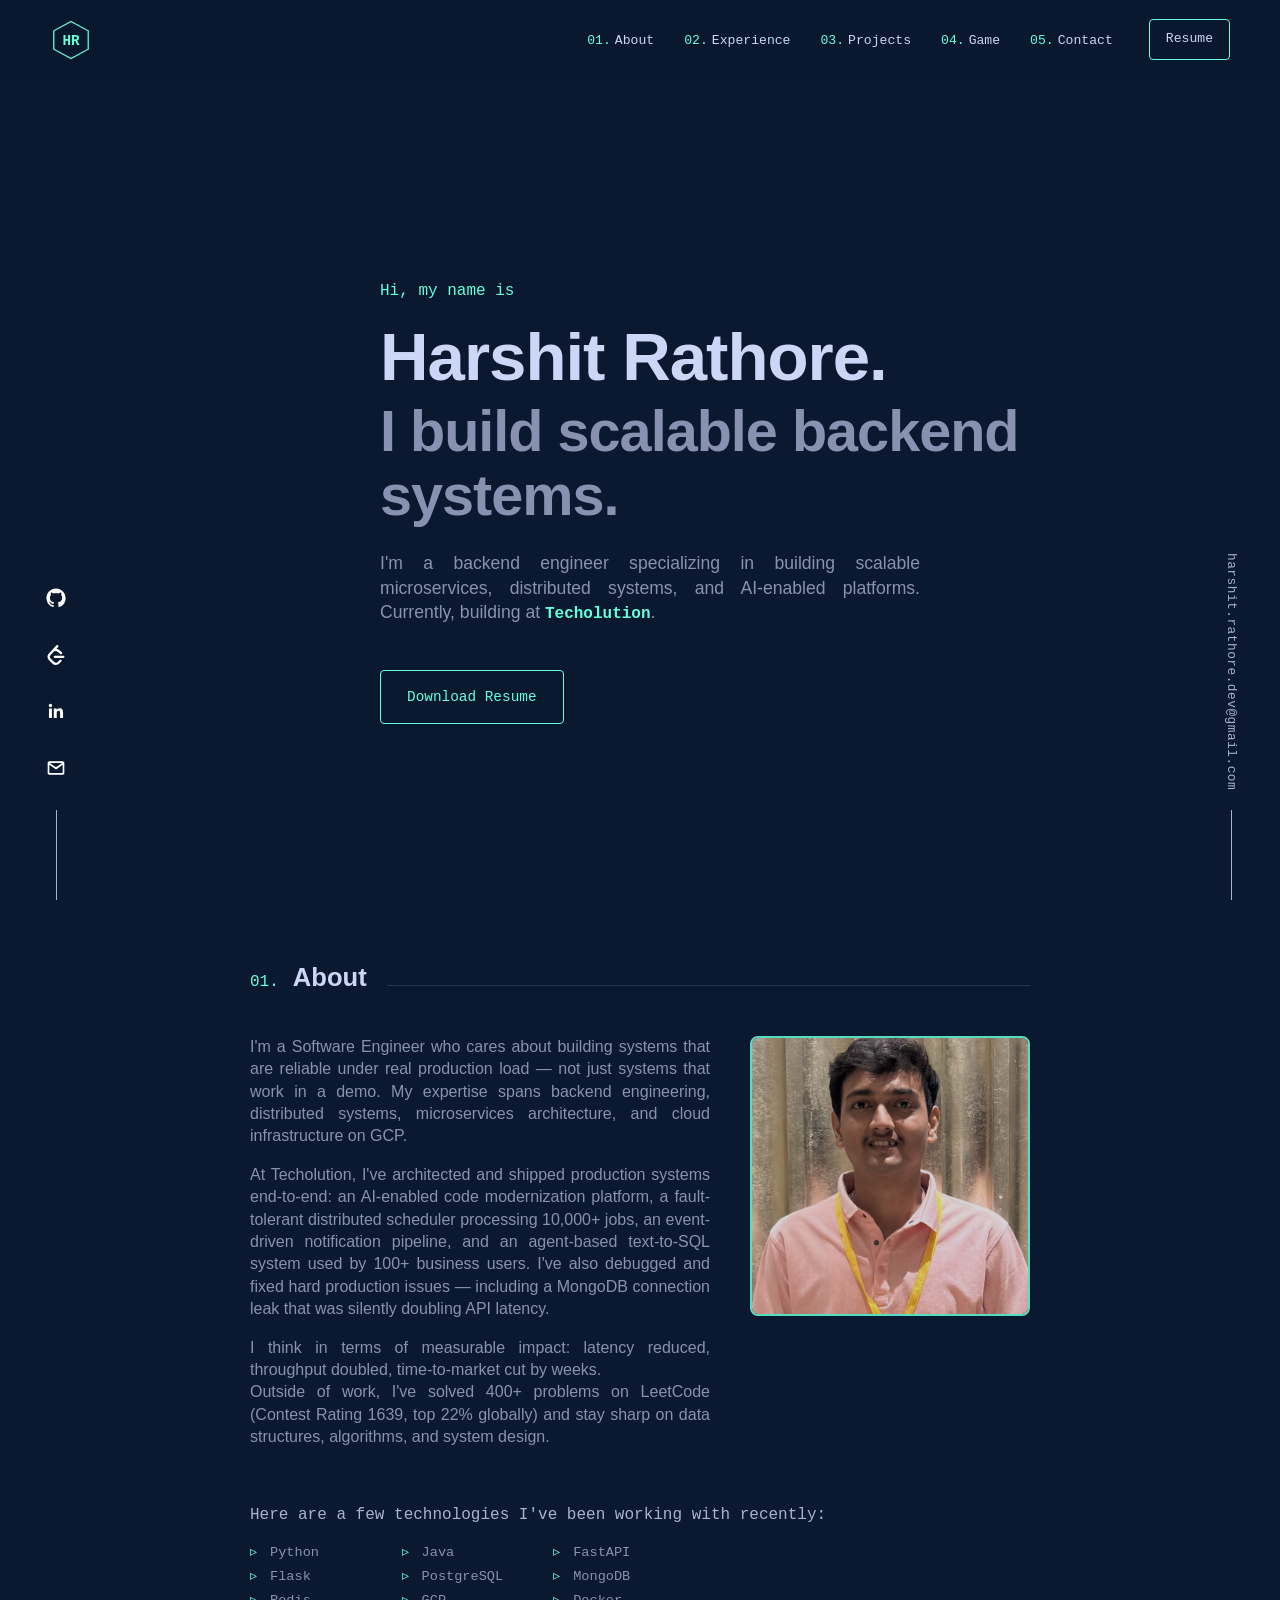
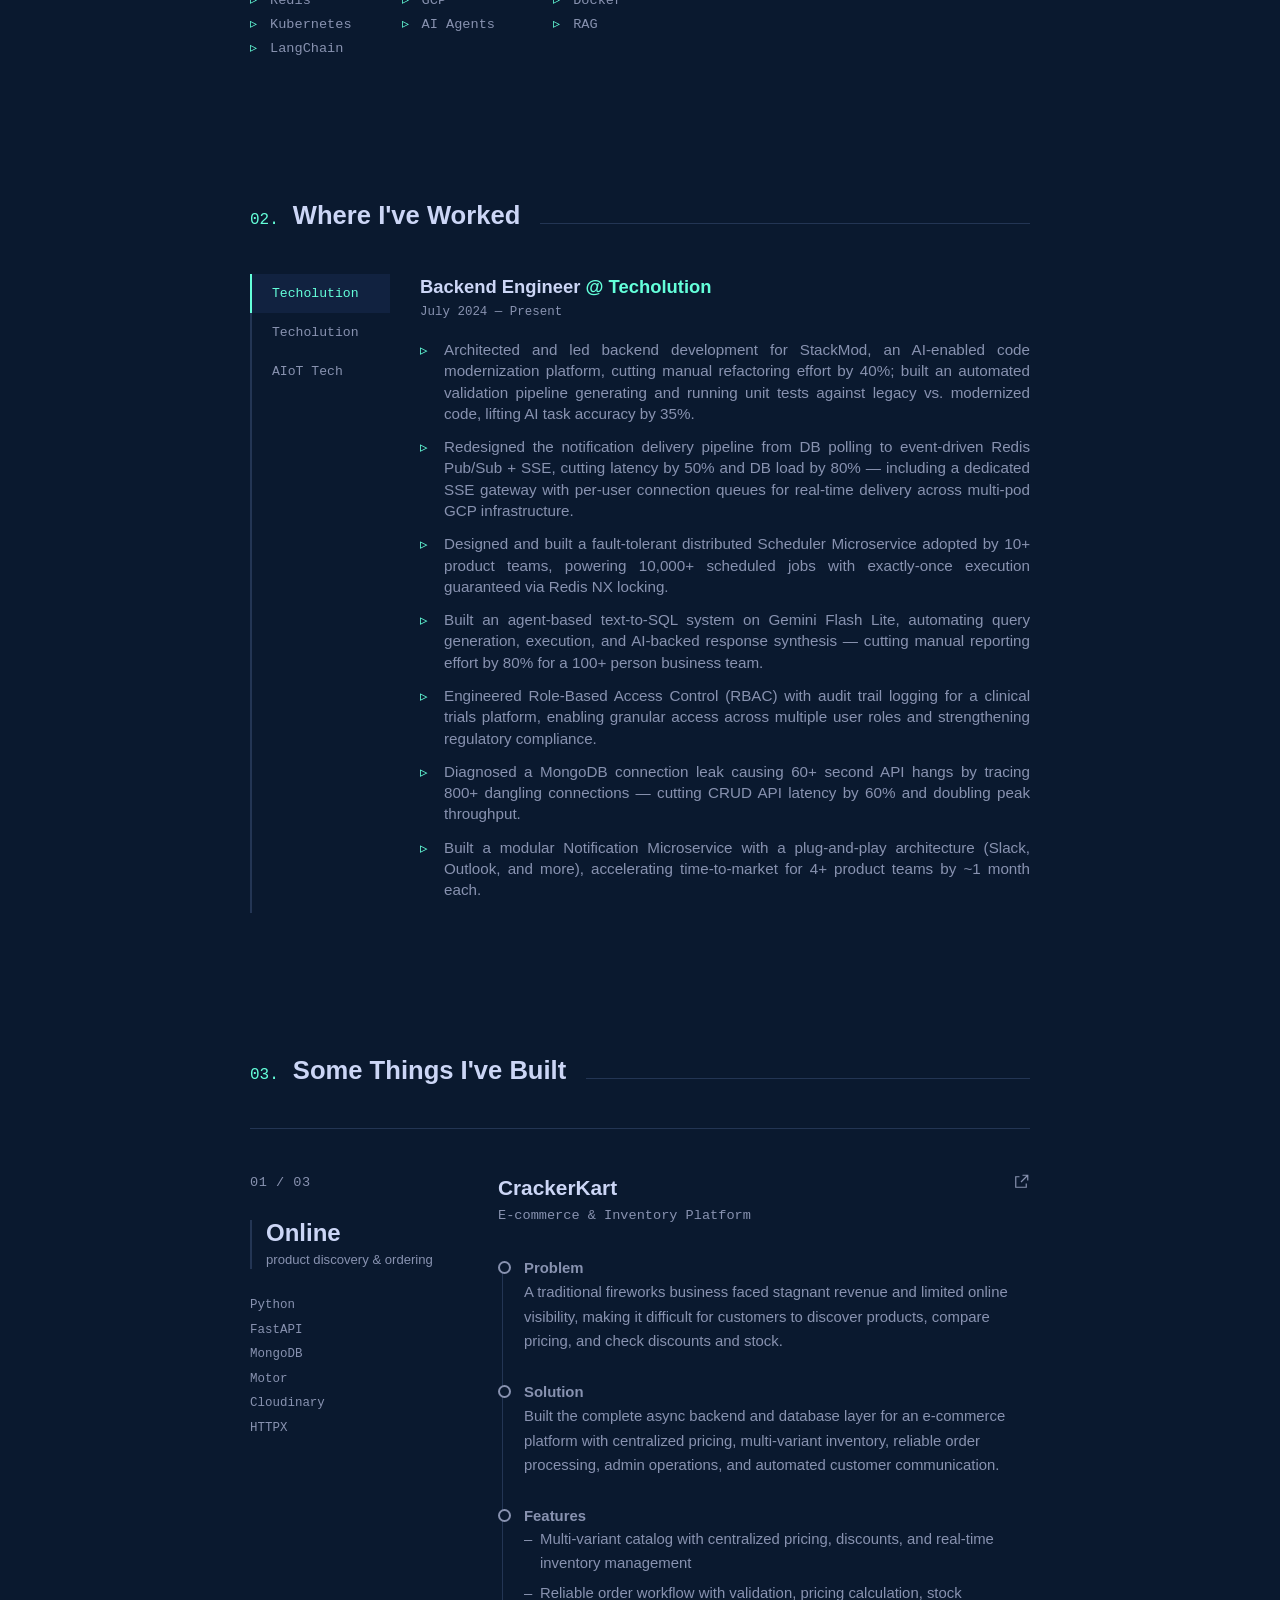
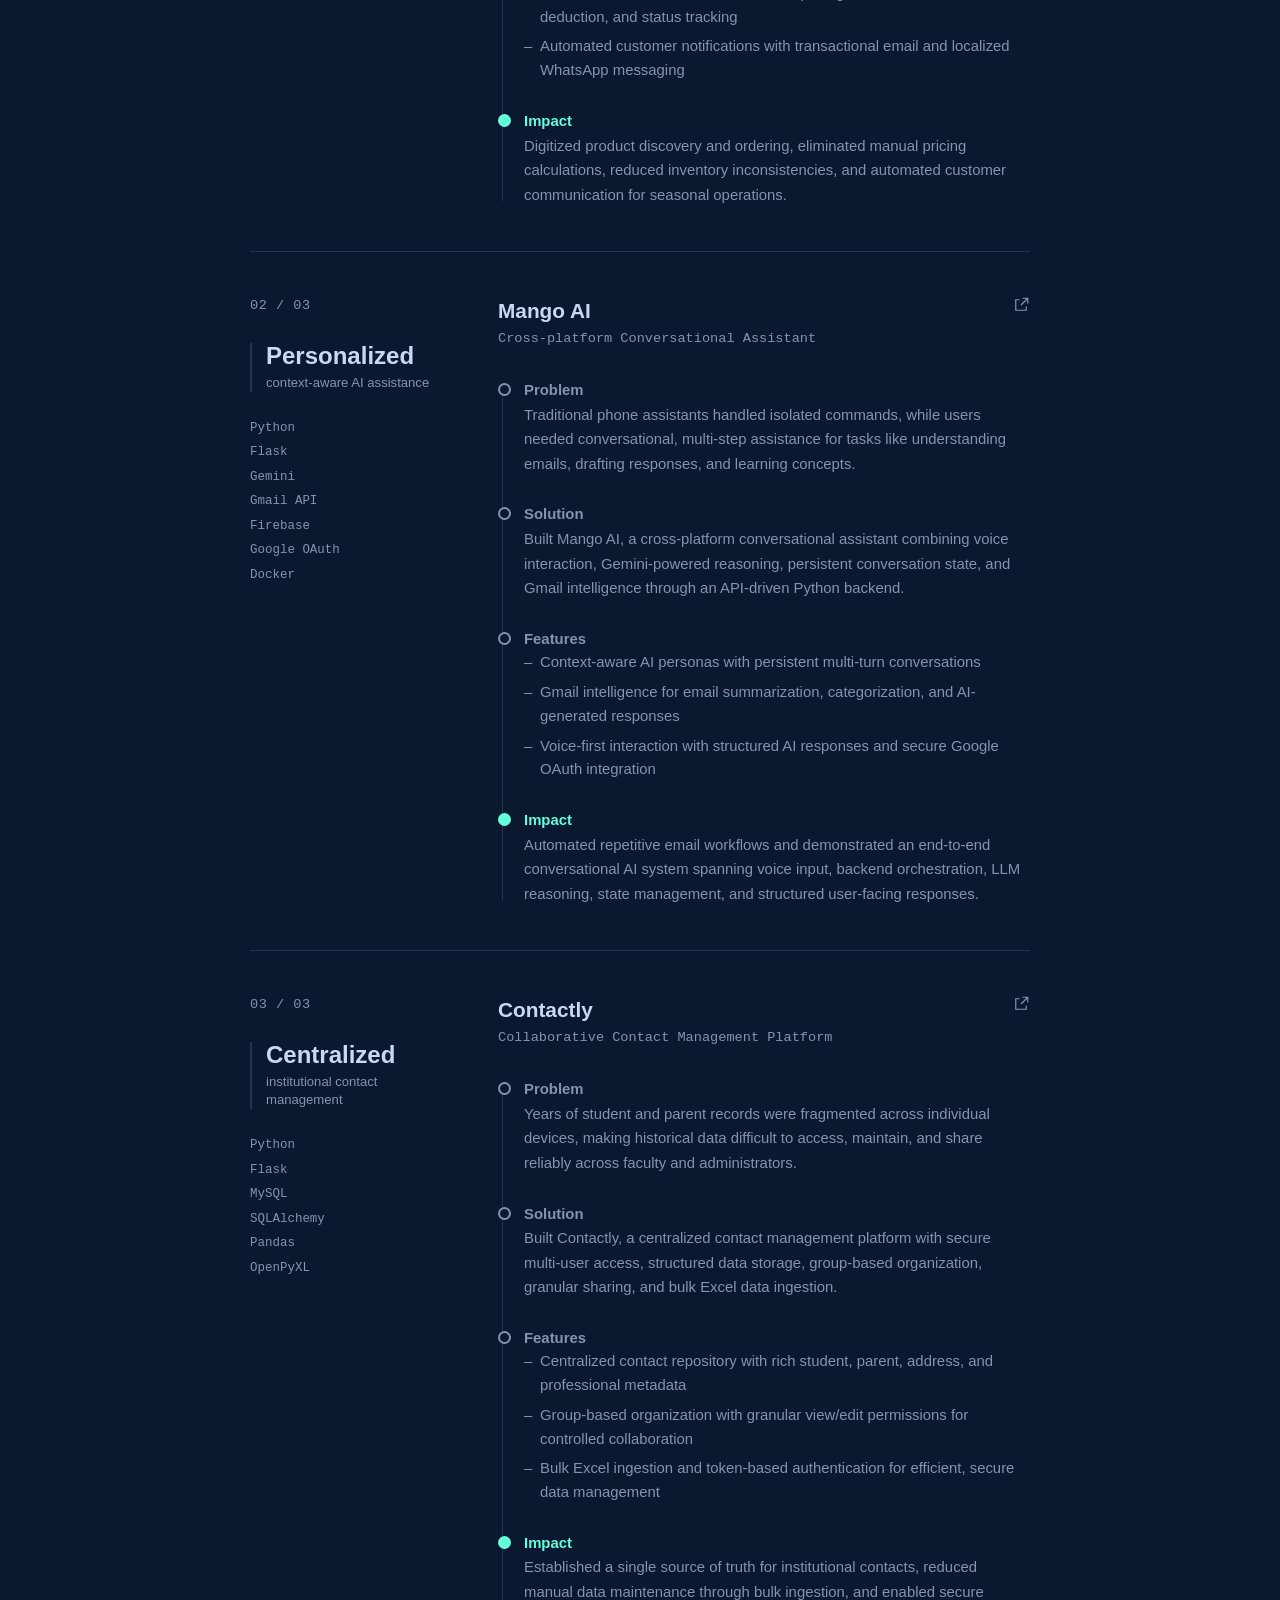
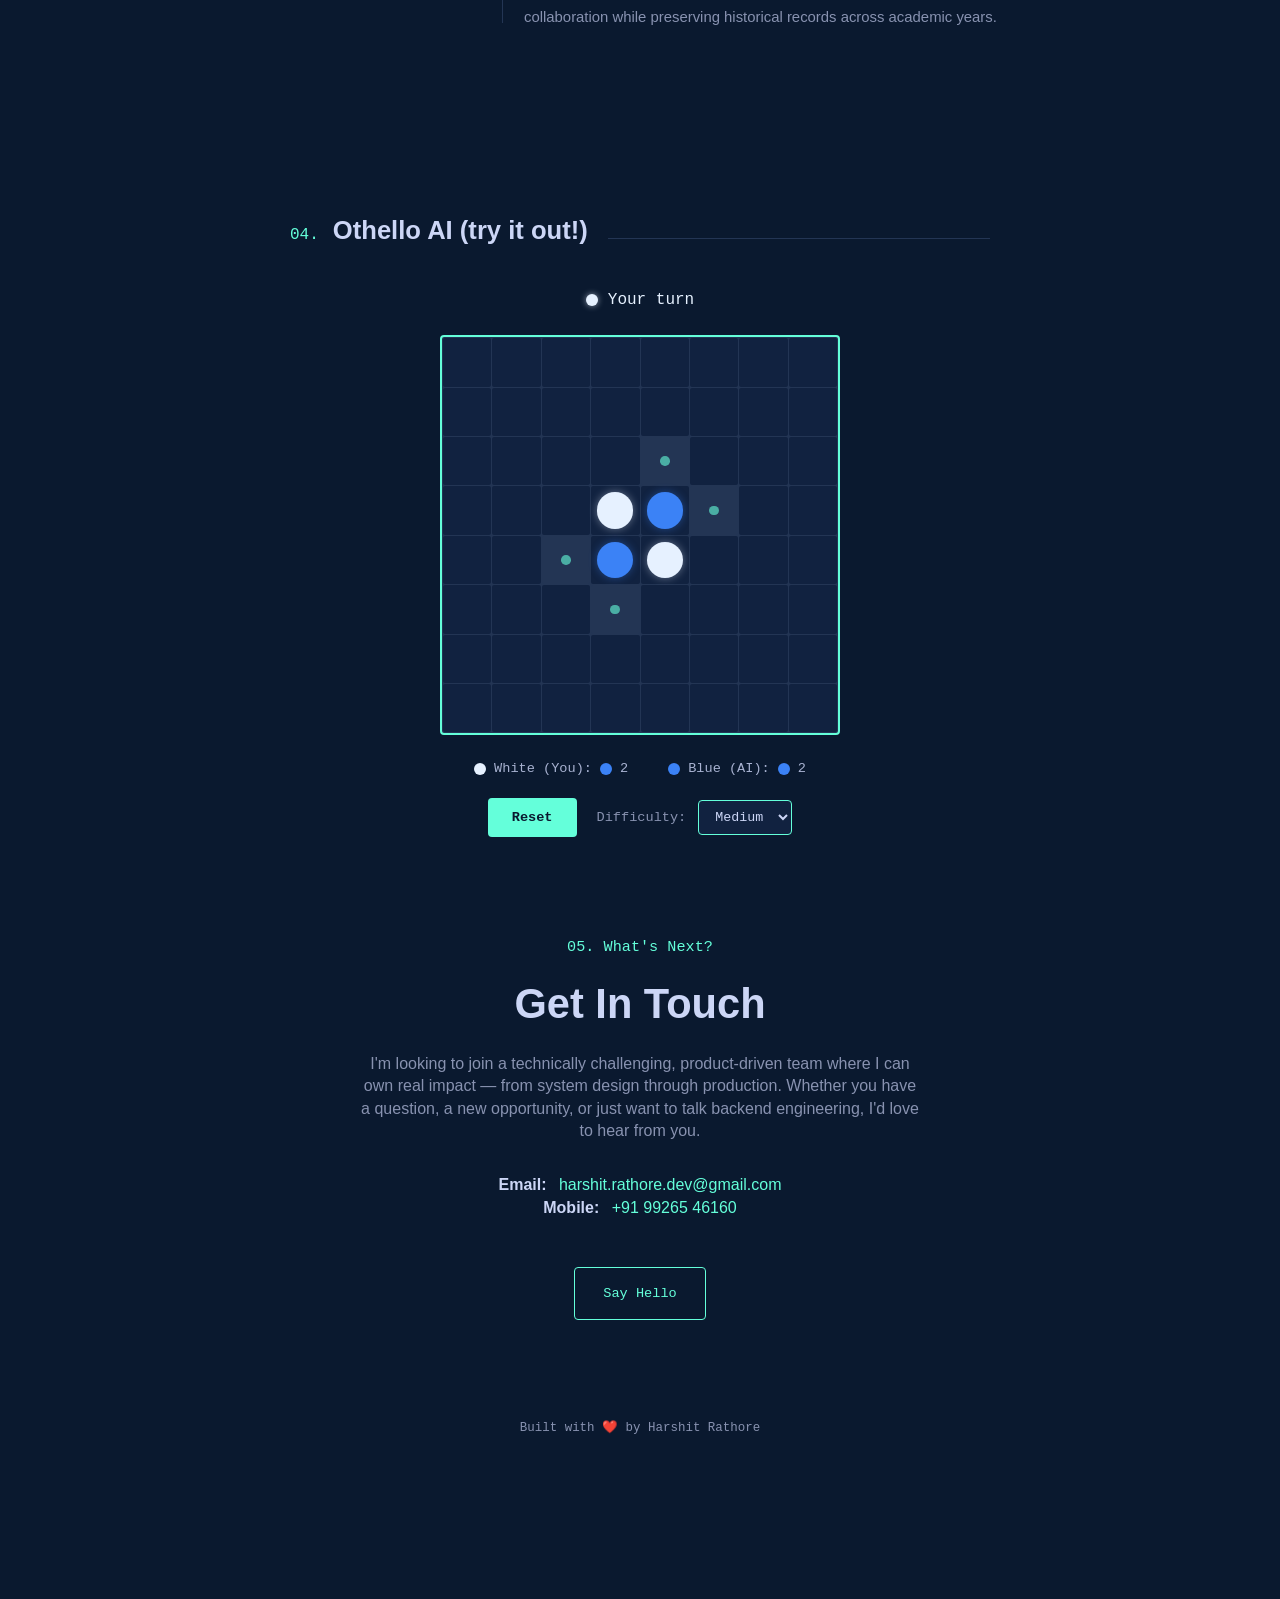
==== commit 0527e1fd: "Refactor project sections in index.html for improved layout and readability; enhance styles in style" ====
--- a/index.html
+++ b/index.html
@@ -146,40 +146,180 @@
     <h2 class="section-heading"><span class="num">03.</span> Some Things I've Built<span class="rule"></span></h2>
 
     <article class="project">
-      <div class="project-top">
-        <h3>Crackers E-Commerce Backend</h3>
-        <svg viewBox="0 0 24 24" fill="none" stroke="currentColor" stroke-width="1.6"><path d="M14 3h7v7M21 3l-9 9M5 5h5v0H5v14h14v-5"/></svg>
-      </div>
-      <p>Production e-commerce backend API powering a bakery/snacks business — inventory management, order processing, and dynamic pricing. Built a tiered bulk-discount engine, integrated Cloudinary for image uploads, and added API analytics for customer behavior tracking.</p>
-      <ul class="tech"><li>Python</li><li>FastAPI</li><li>Cloudinary</li><li>API Analytics</li><li>CORS</li></ul>
+      <div class="project-rail">
+        <div class="project-index">01 / 03</div>
+
+        <div class="project-metric">
+          <div class="project-metric-value">Online</div>
+          <div class="project-metric-label">product discovery & ordering</div>
+        </div>
+
+        <ul class="project-tech">
+          <li>Python</li>
+          <li>FastAPI</li>
+          <li>MongoDB</li>
+          <li>Motor</li>
+          <li>Cloudinary</li>
+          <li>HTTPX</li>
+        </ul>
+      </div>
+
+      <div class="project-main">
+        <div class="project-title-row">
+          <div class="project-title-group">
+            <h3>CrackerKart</h3>
+            <h4>E-commerce & Inventory Platform</h4>
+          </div>
+          <a href="https://github.com/harshitrathor3/CrackersBackend" aria-label="View project" target="_blank" rel="noreferrer">
+            <svg viewBox="0 0 24 24" fill="none" stroke="currentColor" stroke-width="1.6"><path d="M14 3h7v7M21 3l-9 9M5 5h5v0H5v14h14v-5"/></svg>
+          </a>
+        </div>
+
+        <div class="thread">
+          <div class="stage">
+            <p class="stage-label">Problem</p>
+            <p>A traditional fireworks business faced stagnant revenue and limited online visibility, making it difficult for customers to discover products, compare pricing, and check discounts and stock.</p>
+          </div>
+
+          <div class="stage">
+            <p class="stage-label">Solution</p>
+            <p>Built the complete async backend and database layer for an e-commerce platform with centralized pricing, multi-variant inventory, reliable order processing, admin operations, and automated customer communication.</p>
+          </div>
+
+          <div class="stage">
+            <p class="stage-label">Features</p>
+            <ul>
+              <li>Multi-variant catalog with centralized pricing, discounts, and real-time inventory management</li>
+              <li>Reliable order workflow with validation, pricing calculation, stock deduction, and status tracking</li>
+              <li>Automated customer notifications with transactional email and localized WhatsApp messaging</li>
+            </ul>
+          </div>
+
+          <div class="stage impact">
+            <p class="stage-label">Impact</p>
+            <p>Digitized product discovery and ordering, eliminated manual pricing calculations, reduced inventory inconsistencies, and automated customer communication for seasonal operations.</p>
+          </div>
+        </div>
+      </div>
     </article>
 
-    <!-- <article class="project">
-      <div class="project-top">
-        <h3>Portfolio Website Backend API</h3>
-        <svg viewBox="0 0 24 24" fill="none" stroke="currentColor" stroke-width="1.6"><path d="M14 3h7v7M21 3l-9 9M5 5h5v0H5v14h14v-5"/></svg>
-      </div>
-      <p>FastAPI backend powering portfolio website with multiple ML/AI integrations. Implemented spam email detection model, CRUD operations for testimonials and hit count tracking, digit classification model for interactive demo. Deployed with Docker containerization and Cloudinary integration for media management.</p>
-      <ul class="tech"><li>Python</li><li>FastAPI</li><li>Machine Learning</li><li>Cloudinary</li><li>Docker</li></ul>
-    </article> -->
-
     <article class="project">
-      <div class="project-top">
-        <h3>Mango AI - Conversational AI Platform</h3>
-        <svg viewBox="0 0 24 24" fill="none" stroke="currentColor" stroke-width="1.6"><path d="M14 3h7v7M21 3l-9 9M5 5h5v0H5v14h14v-5"/></svg>
-      </div>
-      <p>Full-stack conversational AI app with a Dart mobile frontend and a Python microservices backend. Built the QNA engine and TTM Friend API powering real-time, AI-driven customer conversations at scale.</p>
-      <ul class="tech"><li>Python</li><li>Dart</li><li>FastAPI</li><li>AI/ML</li><li>Docker</li></ul>
+      <div class="project-rail">
+        <div class="project-index">02 / 03</div>
+
+        <div class="project-metric">
+          <div class="project-metric-value">Personalized</div>
+          <div class="project-metric-label">context-aware AI assistance</div>
+        </div>
+
+        <ul class="project-tech">
+          <li>Python</li>
+          <li>Flask</li>
+          <li>Gemini</li>
+          <li>Gmail API</li>
+          <li>Firebase</li>
+          <li>Google OAuth</li>
+          <li>Docker</li>
+        </ul>
+      </div>
+
+      <div class="project-main">
+        <div class="project-title-row">
+          <div class="project-title-group">
+            <h3>Mango AI</h3>
+            <h4>Cross-platform Conversational Assistant</h4>
+          </div>
+          <a href="https://github.com/harshitrathor3/Mango_AI" aria-label="View project" target="_blank" rel="noreferrer">
+            <svg viewBox="0 0 24 24" fill="none" stroke="currentColor" stroke-width="1.6"><path d="M14 3h7v7M21 3l-9 9M5 5h5v0H5v14h14v-5"/></svg>
+          </a>
+        </div>
+
+        <div class="thread">
+          <div class="stage">
+            <p class="stage-label">Problem</p>
+            <p>Traditional phone assistants handled isolated commands, while users needed conversational, multi-step assistance for tasks like understanding emails, drafting responses, and learning concepts.</p>
+          </div>
+
+          <div class="stage">
+            <p class="stage-label">Solution</p>
+            <p>Built Mango AI, a cross-platform conversational assistant combining voice interaction, Gemini-powered reasoning, persistent conversation state, and Gmail intelligence through an API-driven Python backend.</p>
+          </div>
+
+          <div class="stage">
+            <p class="stage-label">Features</p>
+            <ul>
+              <li>Context-aware AI personas with persistent multi-turn conversations</li>
+              <li>Gmail intelligence for email summarization, categorization, and AI-generated responses</li>
+              <li>Voice-first interaction with structured AI responses and secure Google OAuth integration</li>
+            </ul>
+          </div>
+
+          <div class="stage impact">
+            <p class="stage-label">Impact</p>
+            <p>Automated repetitive email workflows and demonstrated an end-to-end conversational AI system spanning voice input, backend orchestration, LLM reasoning, state management, and structured user-facing responses.</p>
+          </div>
+        </div>
+      </div>
     </article>
 
     <article class="project">
-      <div class="project-top">
-        <h3>Contactly - Contact Management System</h3>
-        <svg viewBox="0 0 24 24" fill="none" stroke="currentColor" stroke-width="1.6"><path d="M14 3h7v7M21 3l-9 9M5 5h5v0H5v14h14v-5"/></svg>
-      </div>
-      <p>Full-featured contact management app with secure authentication (login/signup), contact groups, and full CRUD operations. Designed an indexed database schema for fast contact retrieval and group management at scale.</p>
-      <ul class="tech"><li>Python</li><li>Flask</li><li>Authentication</li><li>Database Design</li><li>Groups Management</li></ul>
+      <div class="project-rail">
+        <div class="project-index">03 / 03</div>
+
+        <div class="project-metric">
+          <div class="project-metric-value">Centralized</div>
+          <div class="project-metric-label">institutional contact management</div>
+        </div>
+
+        <ul class="project-tech">
+          <li>Python</li>
+          <li>Flask</li>
+          <li>MySQL</li>
+          <li>SQLAlchemy</li>
+          <li>Pandas</li>
+          <li>OpenPyXL</li>
+        </ul>
+      </div>
+
+      <div class="project-main">
+        <div class="project-title-row">
+          <div class="project-title-group">
+            <h3>Contactly</h3>
+            <h4>Collaborative Contact Management Platform</h4>
+          </div>
+          <a href="https://github.com/harshitrathor3/Contact-Project" aria-label="View project" target="_blank" rel="noreferrer">
+            <svg viewBox="0 0 24 24" fill="none" stroke="currentColor" stroke-width="1.6"><path d="M14 3h7v7M21 3l-9 9M5 5h5v0H5v14h14v-5"/></svg>
+          </a>
+        </div>
+
+        <div class="thread">
+          <div class="stage">
+            <p class="stage-label">Problem</p>
+            <p>Years of student and parent records were fragmented across individual devices, making historical data difficult to access, maintain, and share reliably across faculty and administrators.</p>
+          </div>
+
+          <div class="stage">
+            <p class="stage-label">Solution</p>
+            <p>Built Contactly, a centralized contact management platform with secure multi-user access, structured data storage, group-based organization, granular sharing, and bulk Excel data ingestion.</p>
+          </div>
+
+          <div class="stage">
+            <p class="stage-label">Features</p>
+            <ul>
+              <li>Centralized contact repository with rich student, parent, address, and professional metadata</li>
+              <li>Group-based organization with granular view/edit permissions for controlled collaboration</li>
+              <li>Bulk Excel ingestion and token-based authentication for efficient, secure data management</li>
+            </ul>
+          </div>
+
+          <div class="stage impact">
+            <p class="stage-label">Impact</p>
+            <p>Established a single source of truth for institutional contacts, reduced manual data maintenance through bulk ingestion, and enabled secure collaboration while preserving historical records across academic years.</p>
+          </div>
+        </div>
+      </div>
     </article>
+
   </section>
 
   <section id="games" class="reveal">
--- a/styles.css
+++ b/styles.css
@@ -276,16 +276,77 @@
   .job-panel li::before { content: '▹'; position: absolute; left: 0; color: var(--green); }
 
   .project {
-    background: var(--light-navy); border-radius: 4px; padding: 28px 30px; margin-bottom: 22px;
-    transition: transform 0.2s ease, box-shadow 0.2s ease;
-    text-align: justify;
-  }
-  .project:hover { transform: translateY(-4px); box-shadow: 0 12px 24px -12px rgba(2,12,27,0.6); }
-  .project-top { display: flex; justify-content: space-between; align-items: flex-start; }
-  .project-top svg { width: 20px; height: 20px; color: var(--light-slate); flex-shrink: 0; }
-  .project h3 { color: var(--lightest-slate); font-size: 1.15rem; margin: 6px 0 12px; }
-  .project p { font-size: 0.92rem; max-width: 500px; }
-  .project .tech { display: flex; flex-wrap: wrap; gap: 6px 16px; margin-top: 16px; list-style: none; font-family: var(--font-mono); font-size: 0.75rem; color: var(--light-slate); }
+    position: relative;
+    display: grid;
+    grid-template-columns: 200px 1fr;
+    gap: 48px;
+    padding: 44px 0;
+    border-top: 1px solid var(--lightest-navy);
+    transition: border-color 0.25s ease;
+  }
+  .project:hover { border-top-color: rgba(100, 255, 218, 0.4); }
+
+  .project-rail { display: flex; flex-direction: column; gap: 28px; }
+
+  .project-index {
+    font-family: var(--font-mono);
+    font-size: 0.85rem;
+    color: var(--slate);
+    letter-spacing: 0.5px;
+    transition: color 0.25s ease;
+  }
+  .project:hover .project-index { color: var(--green); }
+
+  .project-metric {
+    padding-left: 14px;
+    border-left: 2px solid var(--lightest-navy);
+    transition: border-color 0.25s ease;
+  }
+  .project:hover .project-metric { border-left-color: var(--green); }
+  .project-metric-value { color: var(--lightest-slate); font-size: 1.5rem; font-weight: 600; line-height: 1.1; }
+  .project-metric-label { color: var(--slate); font-size: 0.82rem; margin-top: 4px; line-height: 1.4; }
+
+  .project-tech { list-style: none; margin: 0; padding: 0; display: flex; flex-direction: column; gap: 7px; }
+  .project-tech li { font-family: var(--font-mono); font-size: 0.78rem; color: var(--slate); }
+
+  .project-main { min-width: 0; }
+
+  .project-title-row { display: flex; align-items: flex-start; justify-content: space-between; gap: 16px; margin-bottom: 30px; }
+  .project-title-row h3 { color: var(--lightest-slate); font-size: 1.3rem; font-weight: 700; margin: 0; }
+  .project-title-row h4 {
+    color: var(--slate);
+    font-size: 0.85rem;
+    font-weight: 500;
+    font-family: var(--font-mono);
+    margin: 0;
+  }
+  .project-title-row a { color: var(--slate); display: flex; align-items: center; transition: transform 0.25s ease, color 0.25s ease; }
+  .project-title-group { display: flex; flex-direction: column; gap: 4px; }
+  .project:hover .project-title-row a { color: var(--green); transform: translate(3px, -3px); }
+  .project-title-row svg { width: 18px; height: 18px; }
+
+  .thread { position: relative; padding-left: 26px; }
+  .thread::before { content: ''; position: absolute; left: 4px; top: 6px; bottom: 6px; width: 1px; background: var(--lightest-navy); }
+
+  .stage { position: relative; padding-bottom: 26px; }
+  .stage:last-child { padding-bottom: 0; }
+  .stage::before {
+    content: ''; position: absolute; left: -26px; top: 5px;
+    width: 9px; height: 9px; border-radius: 50%;
+    background: var(--navy); border: 2px solid var(--slate);
+    transition: border-color 0.25s ease, background 0.25s ease;
+  }
+  .project:hover .stage::before { border-color: var(--green); }
+
+  .stage-label { color: var(--light-slate); font-size: 0.95rem; font-weight: 600; margin: 0 0 8px 0; }
+  .stage p { color: var(--slate); font-size: 0.93rem; line-height: 1.65; margin: 0; }
+  .stage ul { margin: 0; padding: 0; list-style: none; }
+  .stage li { color: var(--slate); font-size: 0.93rem; line-height: 1.6; padding-left: 16px; position: relative; margin-bottom: 6px; }
+  .stage li::before { content: '–'; position: absolute; left: 0; color: var(--slate); }
+  .stage li:last-child { margin-bottom: 0; }
+
+  .stage.impact .stage-label { color: var(--green); }
+  .stage.impact::before { background: var(--green); border-color: var(--green); }
 
   #contact { text-align: center; max-width: 560px; margin: 0 auto 100px; }
   #contact .section-heading { justify-content: center; }
@@ -554,4 +615,12 @@
     }
     .job-tabs button { border-left: none; border-bottom: 2px solid transparent; margin-left: 0; margin-bottom: -2px; }
     .job-tabs button.active { border-left: none; border-bottom: 2px solid var(--green); }
+  }
+
+  @media (max-width: 680px) {
+    .project { grid-template-columns: 1fr; gap: 24px; padding: 32px 0; }
+    .project-rail { flex-direction: row; flex-wrap: wrap; gap: 24px 32px; }
+    .project-metric { padding-left: 0; border-left: none; padding-top: 10px; border-top: 2px solid var(--lightest-navy); }
+    .project:hover .project-metric { border-top-color: var(--green); border-left-color: var(--lightest-navy); }
+    .project-tech { flex-direction: row; flex-wrap: wrap; gap: 10px 16px; }
   }
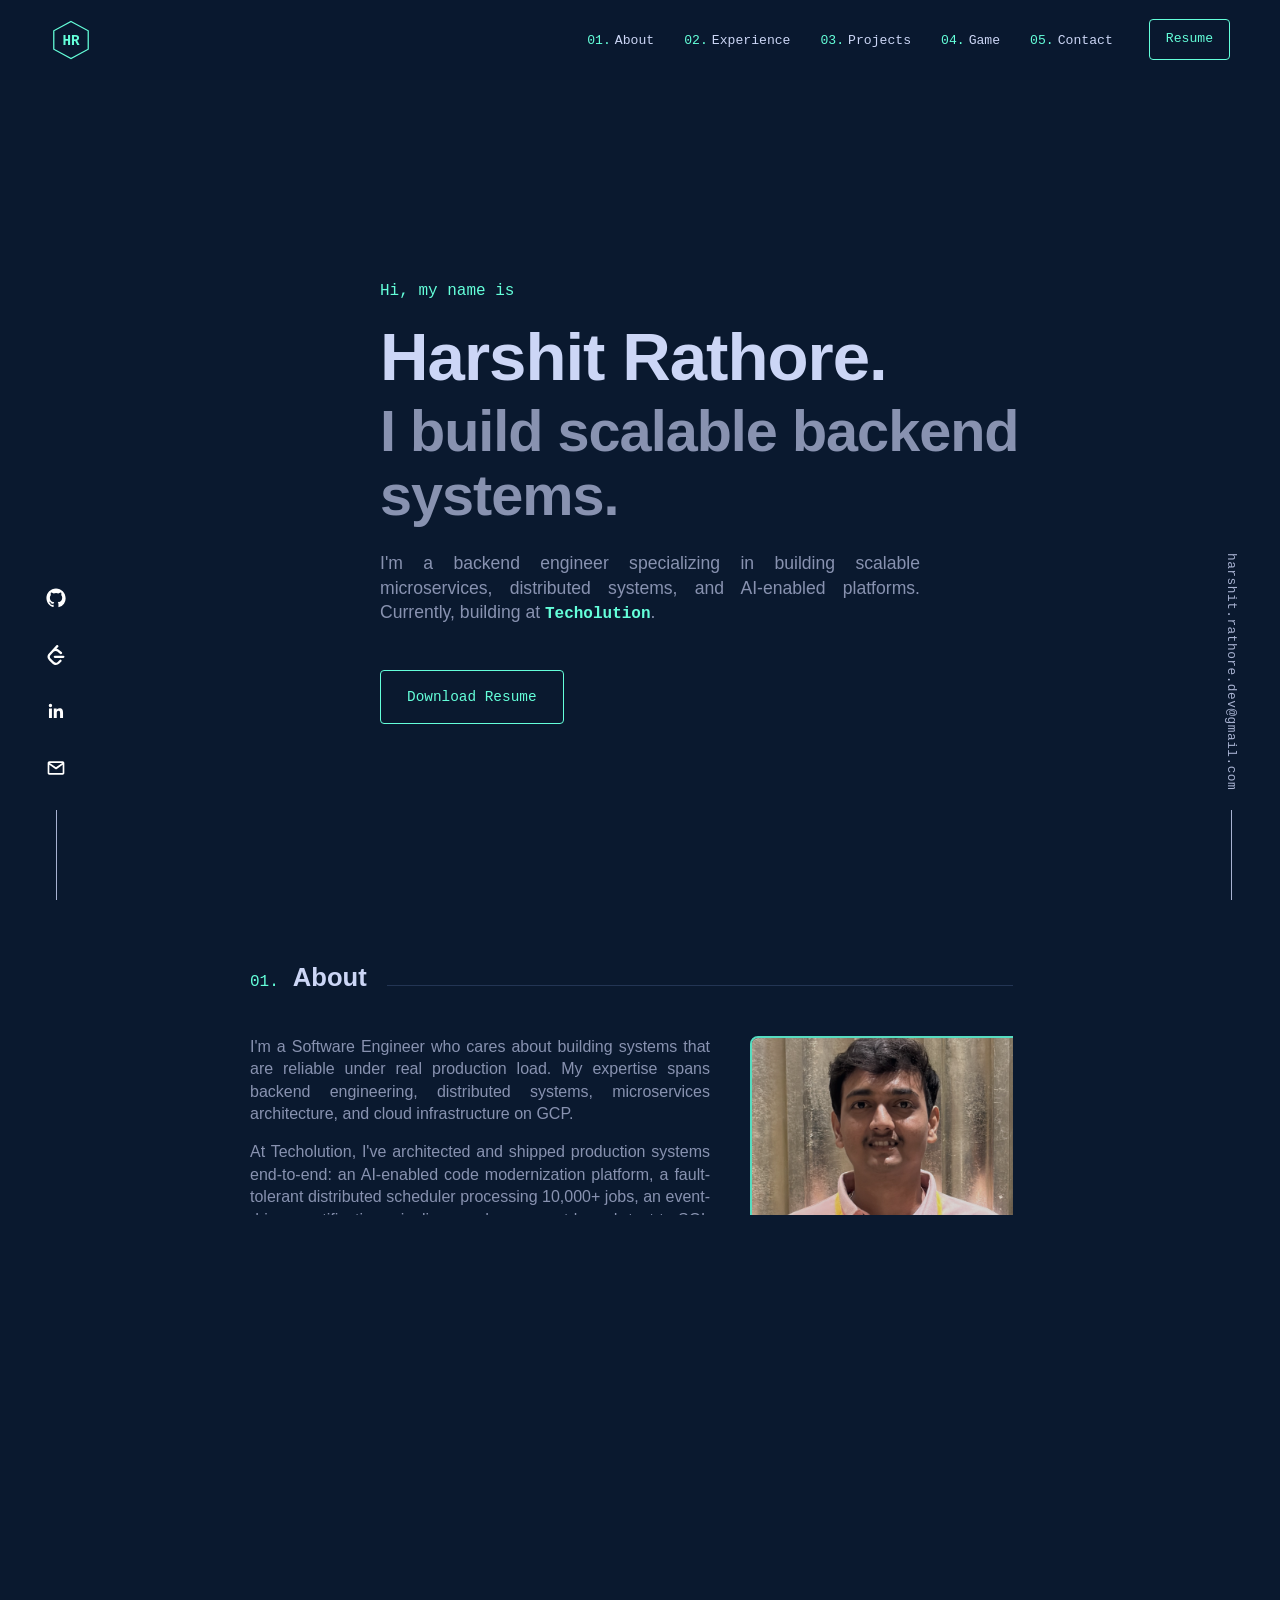
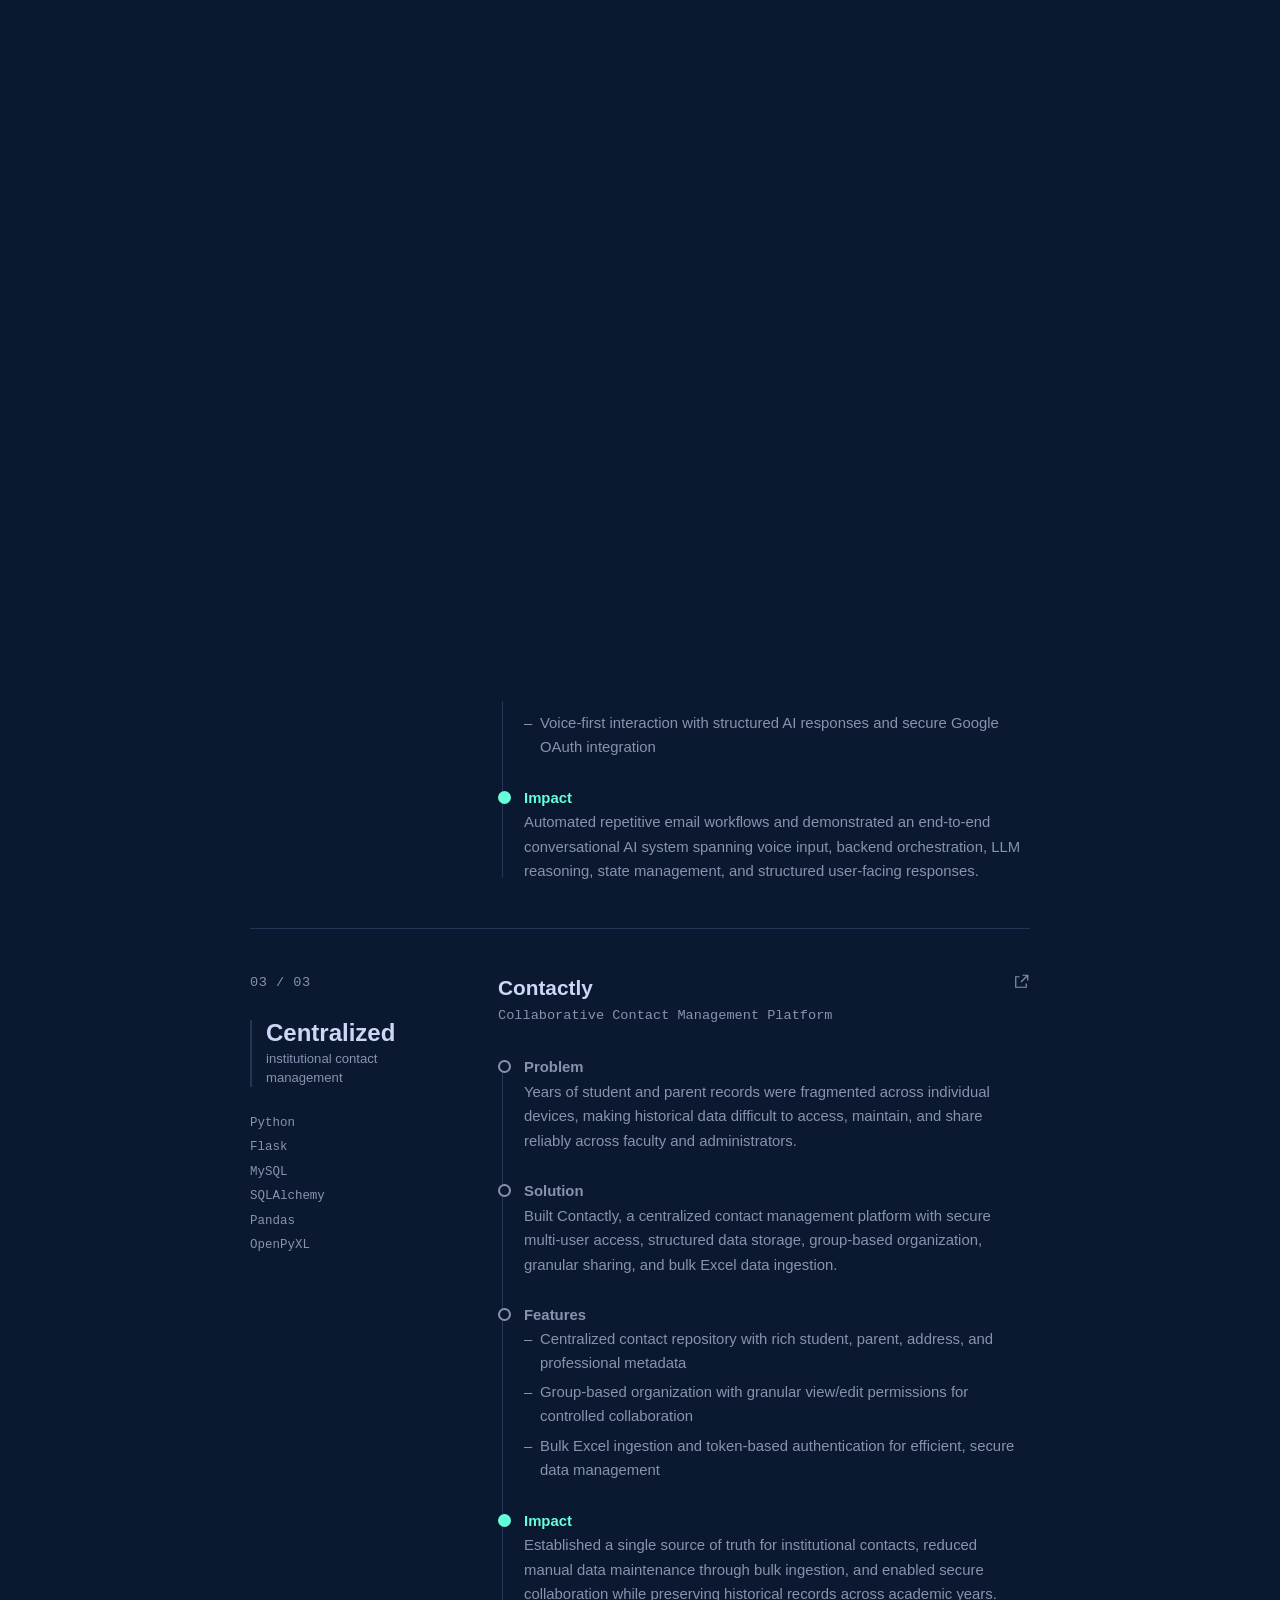
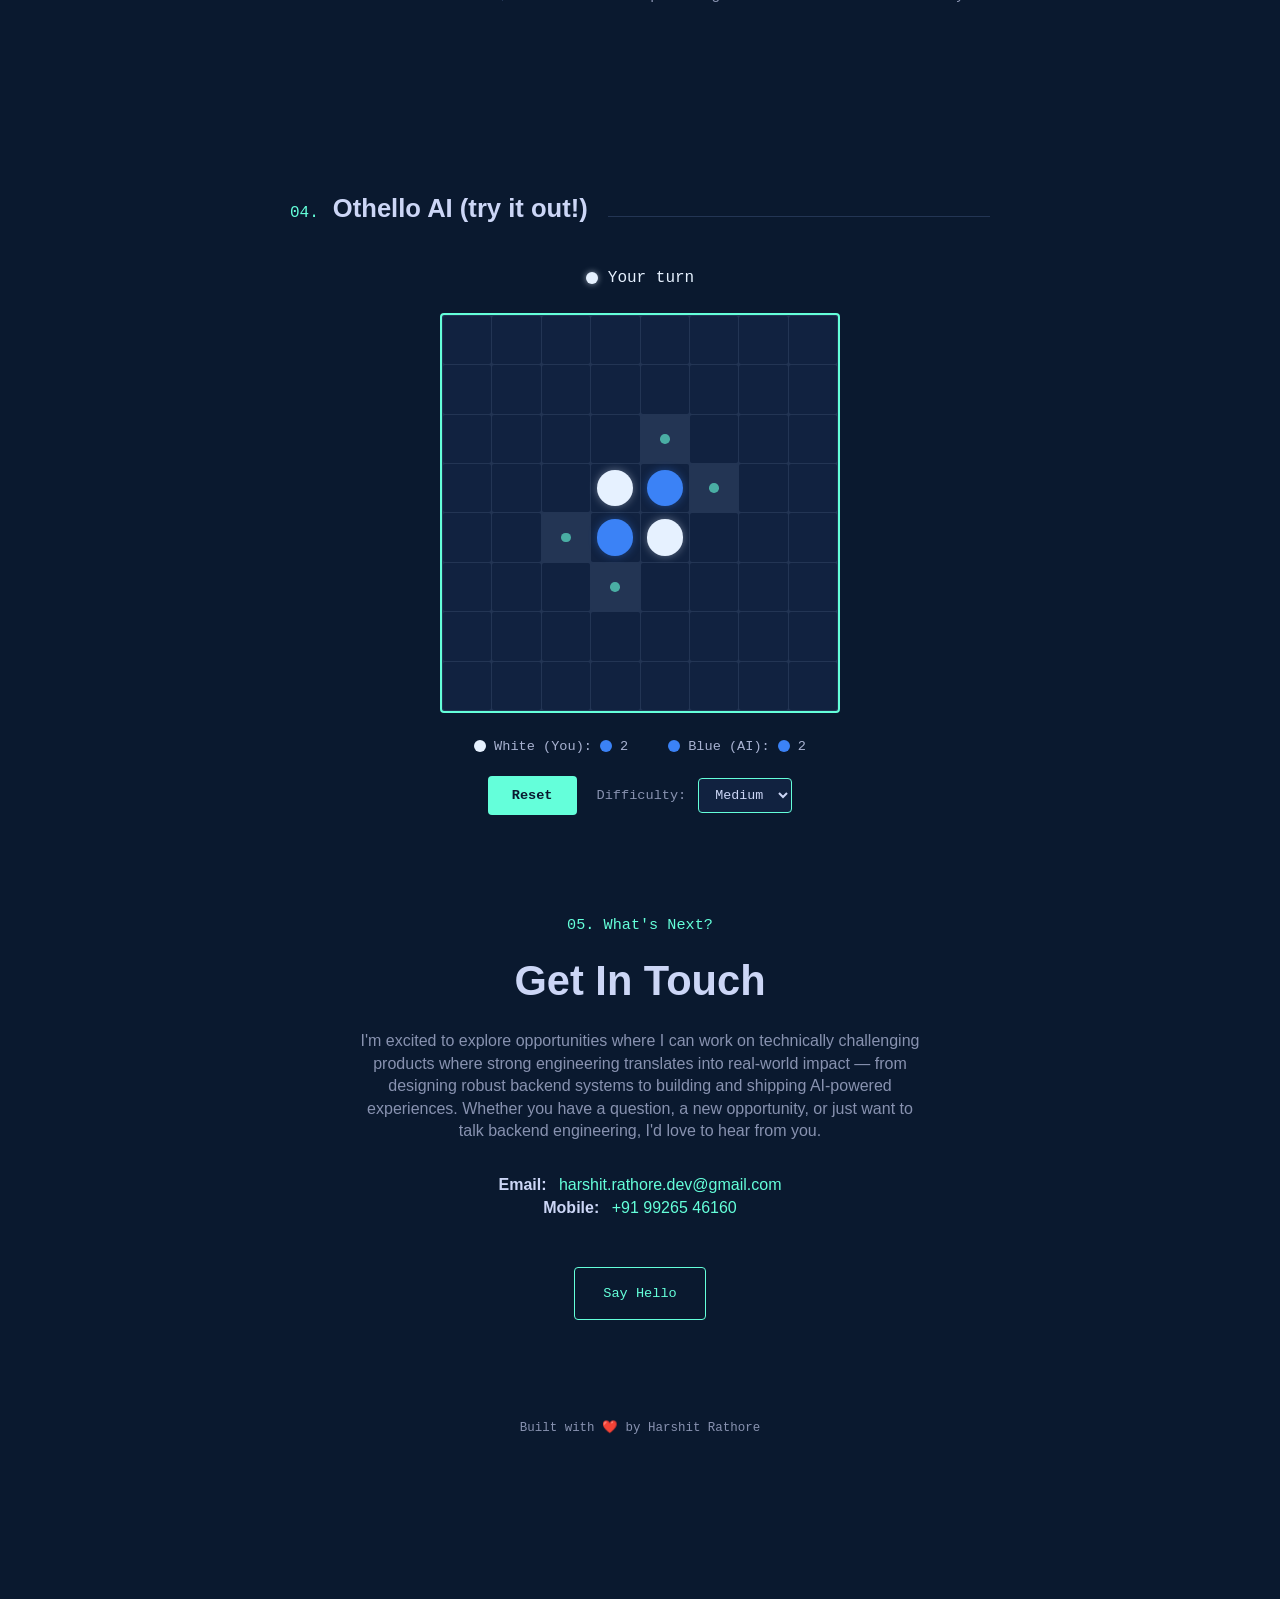
==== commit 5c8502fe: "Refine About and Contact sections in index.html for clarity and impact" ====
--- a/index.html
+++ b/index.html
@@ -75,7 +75,7 @@
     <h2 class="section-heading"><span class="num">01.</span> About<span class="rule"></span></h2>
     <div class="about-content">
       <div class="about-text">
-        <p>I'm a Software Engineer who cares about building systems that are reliable under real production load — not just systems that work in a demo. My expertise spans backend engineering, distributed systems, microservices architecture, and cloud infrastructure on GCP.</p>
+        <p>I'm a Software Engineer who cares about building systems that are reliable under real production load. My expertise spans backend engineering, distributed systems, microservices architecture, and cloud infrastructure on GCP.</p>
         <p>At Techolution, I've architected and shipped production systems end-to-end: an AI-enabled code modernization platform, a fault-tolerant distributed scheduler processing 10,000+ jobs, an event-driven notification pipeline, and an agent-based text-to-SQL system used by 100+ business users. I've also debugged and fixed hard production issues — including a MongoDB connection leak that was silently doubling API latency.</p>
         <p>I think in terms of measurable impact: latency reduced, throughput doubled, time-to-market cut by weeks. <br> Outside of work, I've solved 400+ problems on LeetCode (Contest Rating 1639, top 22% globally) and stay sharp on data structures, algorithms, and system design.</p>
       </div>
@@ -356,7 +356,7 @@
   <section id="contact" class="reveal">
     <p class="eyebrow">05. What's Next?</p>
     <h2 class="big">Get In Touch</h2>
-    <p>I'm looking to join a technically challenging, product-driven team where I can own real impact — from system design through production. Whether you have a question, a new opportunity, or just want to talk backend engineering, I'd love to hear from you.</p>
+    <p>I'm excited to explore opportunities where I can work on technically challenging products where strong engineering translates into real-world impact — from designing robust backend systems to building and shipping AI-powered experiences. Whether you have a question, a new opportunity, or just want to talk backend engineering, I'd love to hear from you.</p>
     <div class="contact-info">
       <p>
         <strong>Email:</strong> <a href="mailto:harshit.rathore.dev@gmail.com">harshit.rathore.dev@gmail.com</a> <br>
@@ -375,9 +375,6 @@
 
 </body>
 </html>
-<!-- wheather you have question ki jagah, add also, whether you have new opportunity -->
-<!-- improve project description -->
-<!-- add more details for 1st exp description, add all from resume -->
 <!-- for mobile there is no left side quick link pannel -->
 <!-- there is no nav bar for mobile view -->
 <!-- typing like and sound for I am backend developer -->
--- a/styles.css
+++ b/styles.css
@@ -87,7 +87,7 @@
   .resume-btn {
     font-family: var(--font-mono);
     font-size: 0.8rem;
-    color: var(--green);
+    color: var(--green) !important;
     border: 1px solid var(--green);
     border-radius: 4px;
     padding: 10px 16px;
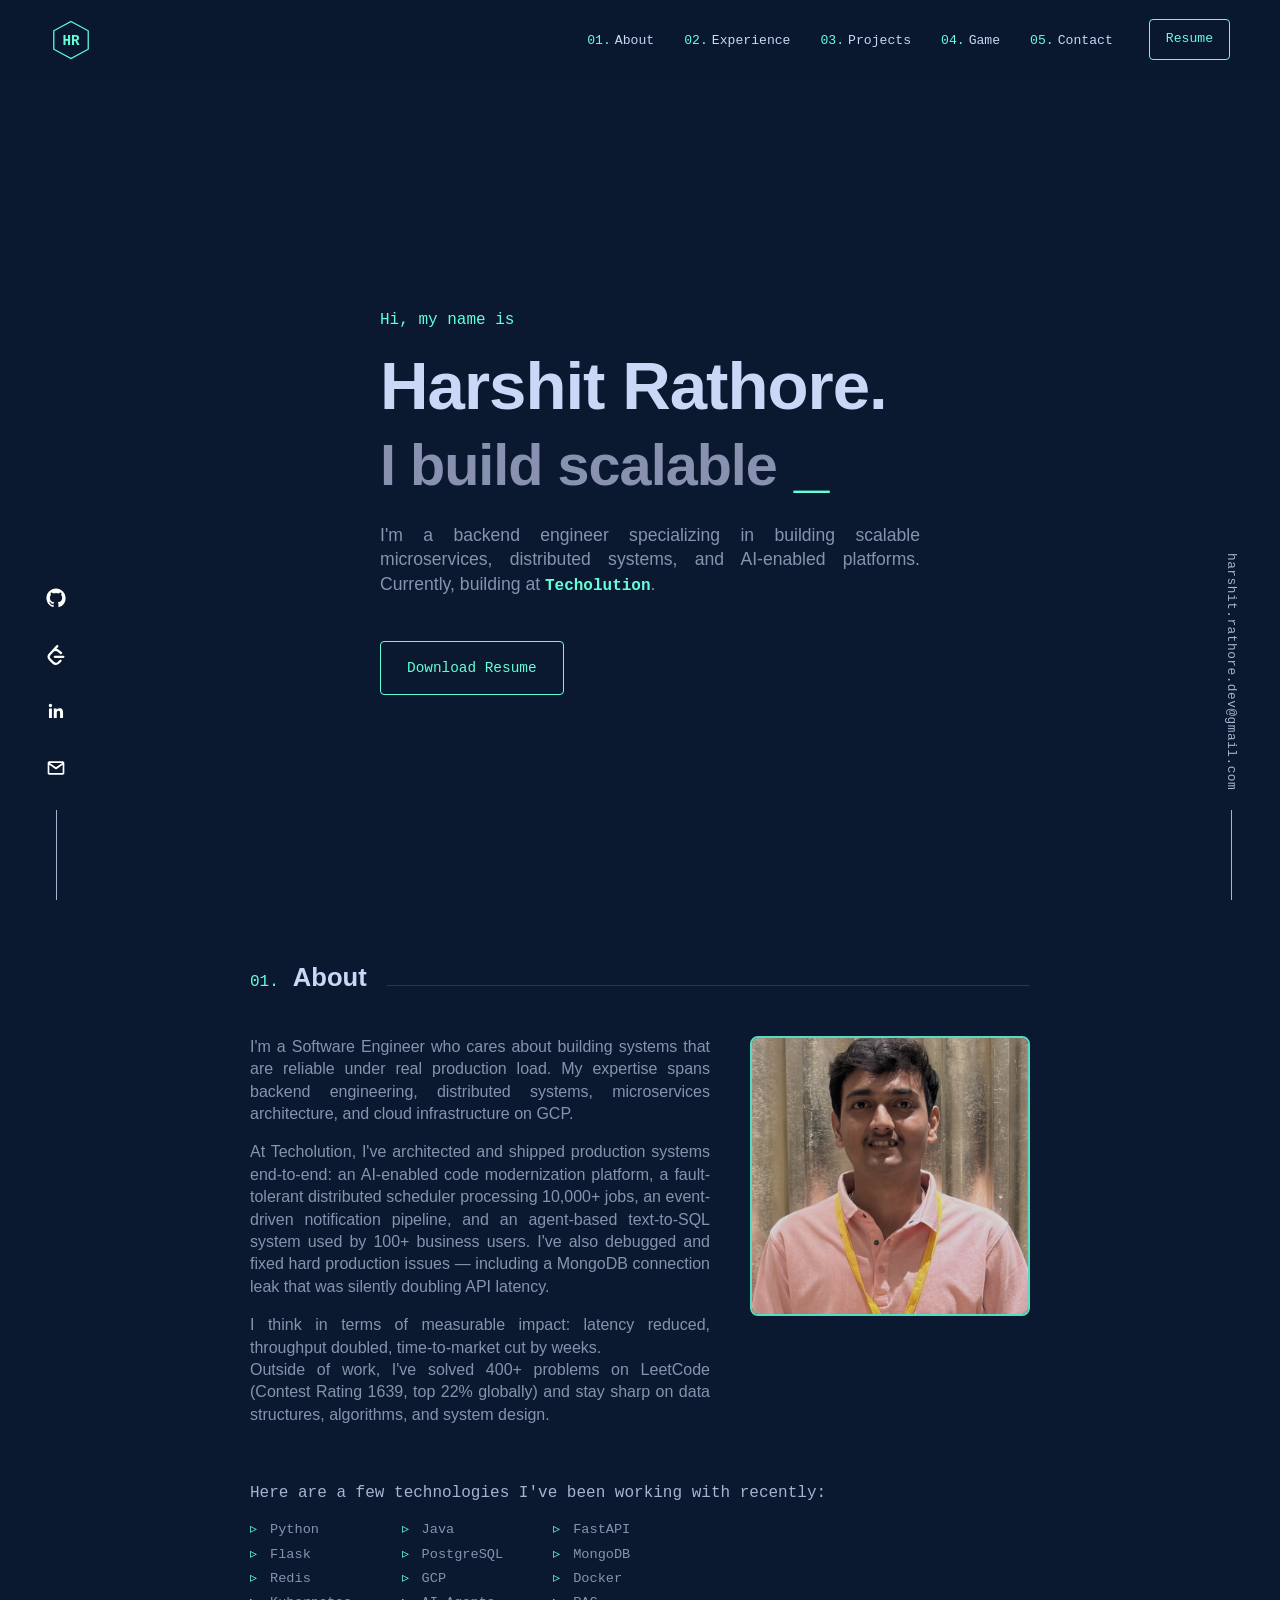
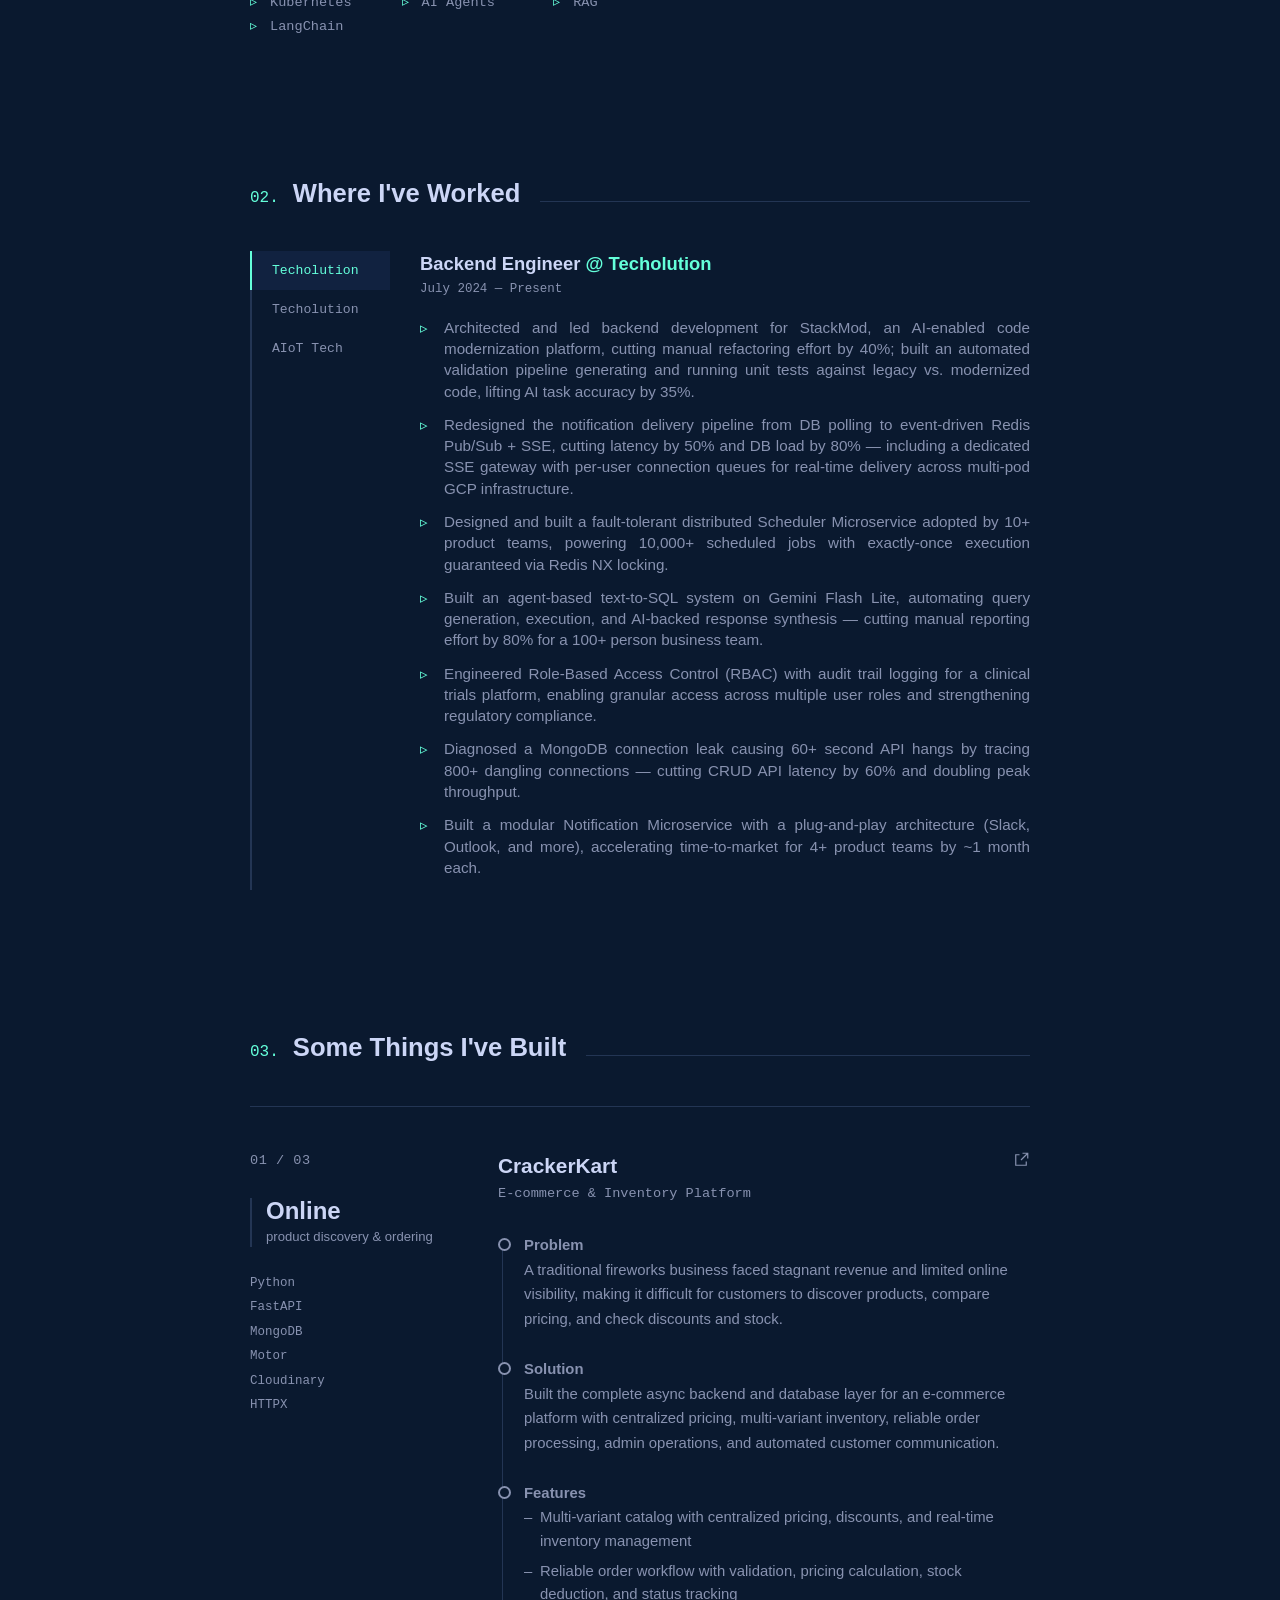
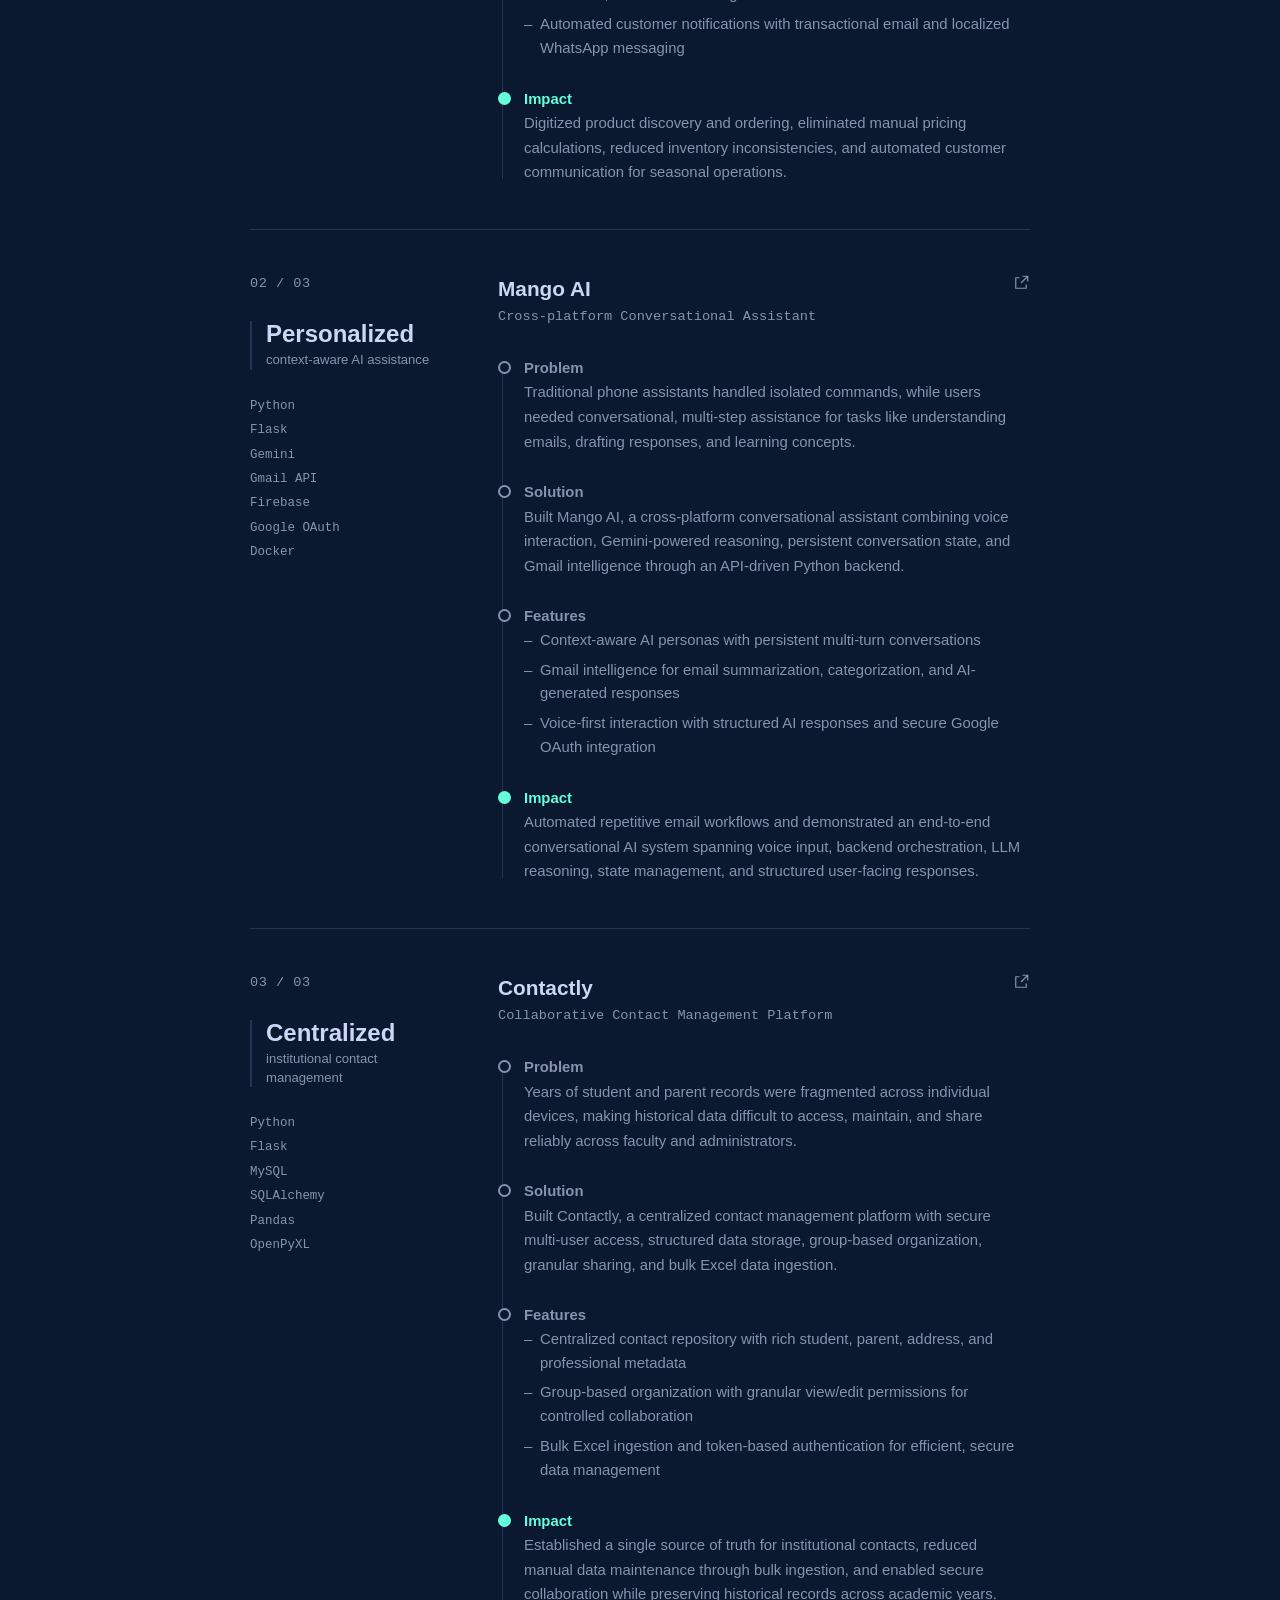
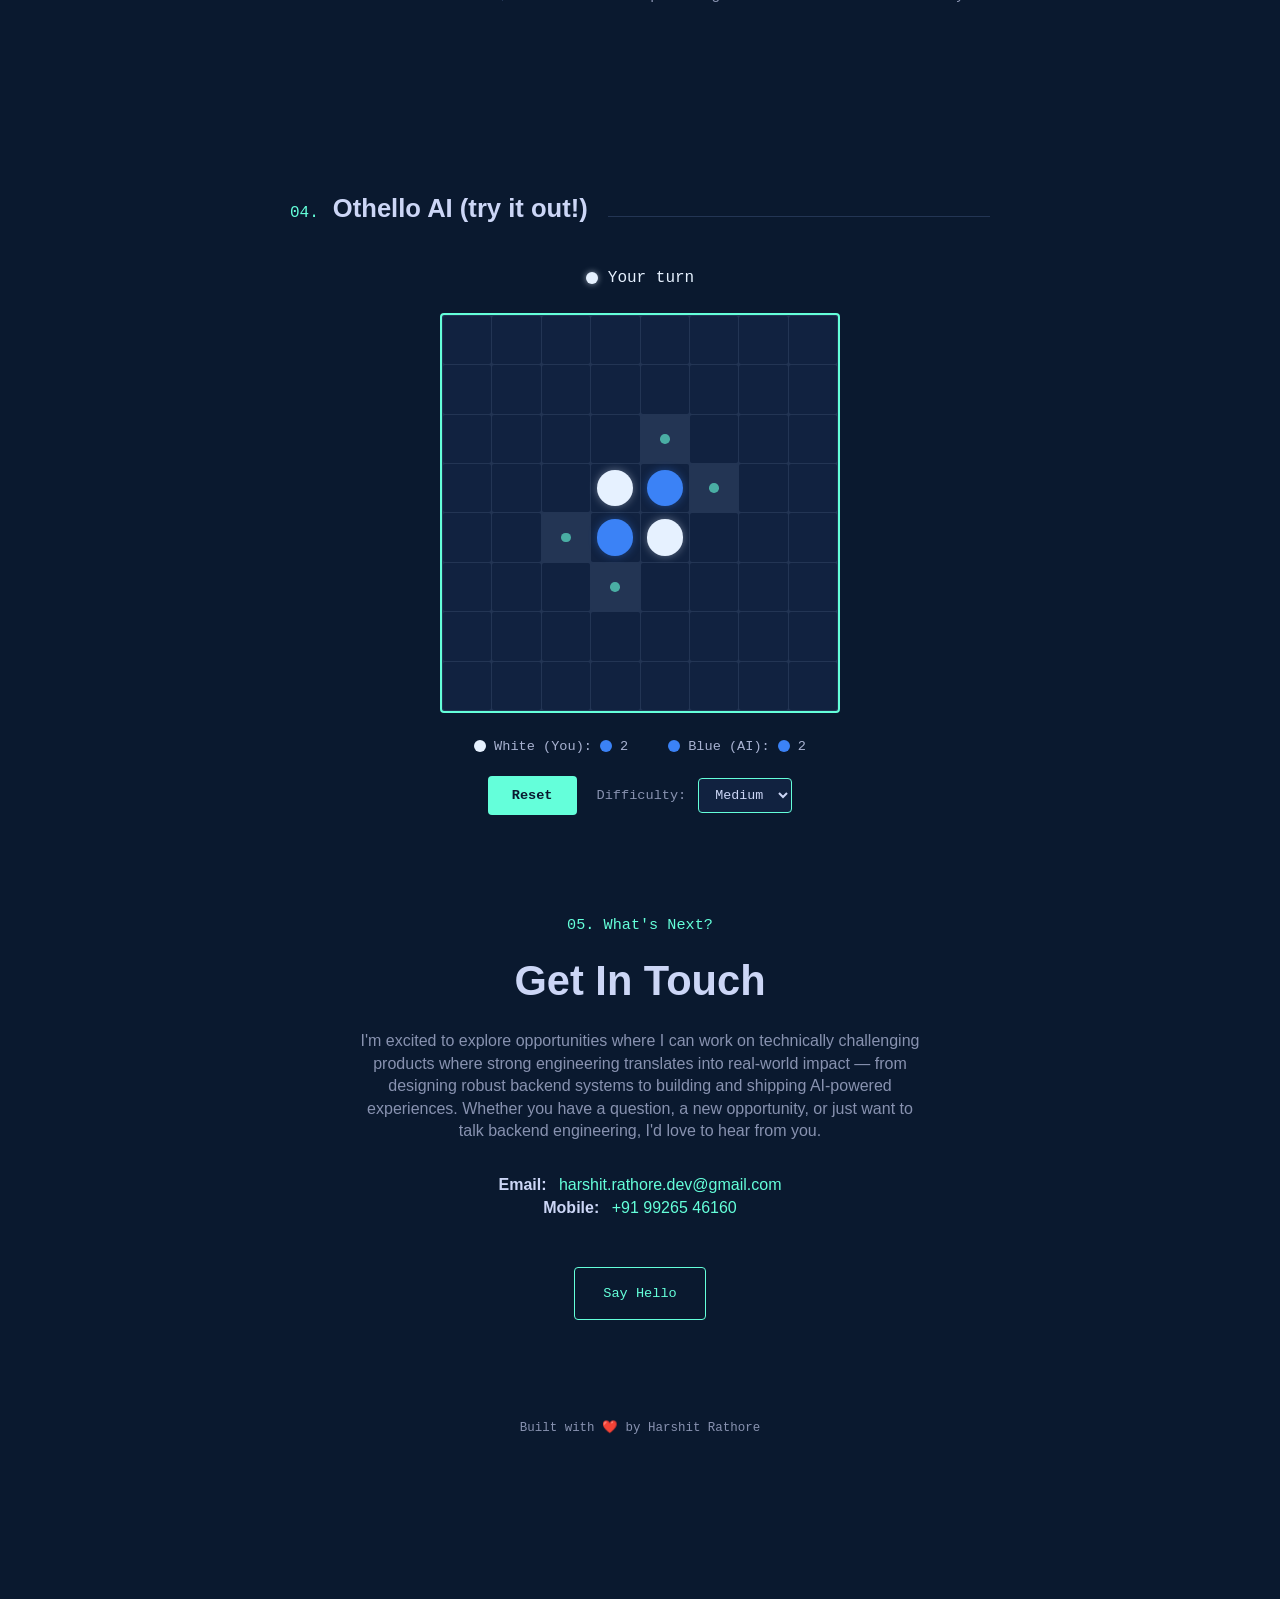
==== commit 3fca8177: "Implement typewriter effect for hero section and add corresponding styles" ====
--- a/index.html
+++ b/index.html
@@ -64,8 +64,7 @@
 <section class="hero">
   <p class="eyebrow">Hi, my name is</p>
   <h1>Harshit Rathore.</h1>
-  <h2>I build scalable backend systems.</h2>
-  <!-- <p>I'm a Backend Engineer specializing in scalable microservices, distributed systems, and AI-enabled platforms. I've shipped systems handling 10,000+ scheduled jobs, cut production latency by up to 80%, and built AI agents that save 100+ business users hours of manual work every week. Currently building at <b class="eyebrow">Techolution</b>.</p> -->
+  <h2 id="typing-text"><span id="typing-content"></span><span id="typing-cursor"></span></h2>
   <p>I'm a backend engineer specializing in building scalable microservices, distributed systems, and AI-enabled platforms. Currently, building at <b class="eyebrow">Techolution</b>.</p>
   <a href="https://drive.google.com/file/d/1Hq6ZouIrVji_GooEheLllPzGnDtX38zh/view" target="_blank" rel="noreferrer" class="cta">Download Resume</a>
 </section>
--- a/styles.css
+++ b/styles.css
@@ -40,6 +40,29 @@
 
   :focus-visible { outline: 2px solid var(--green); outline-offset: 3px; }
 
+  /* Typing Effect Styles */
+  #typing-cursor {
+    display: inline-block;
+    color: var(--green);
+    font-weight: bold;
+    font-size: 1.1em;
+    animation: blink 0.8s infinite;
+    margin-left: 2px;
+  }
+
+  #typing-cursor::after {
+    content: '_';
+  }
+
+  #typing-cursor.typing {
+    animation: blink 0.5s infinite;
+  }
+
+  @keyframes blink {
+    0%, 49% { opacity: 1; }
+    50%, 100% { opacity: 0; }
+  }
+
   /* Top header */
   header.top-nav {
     position: sticky;
